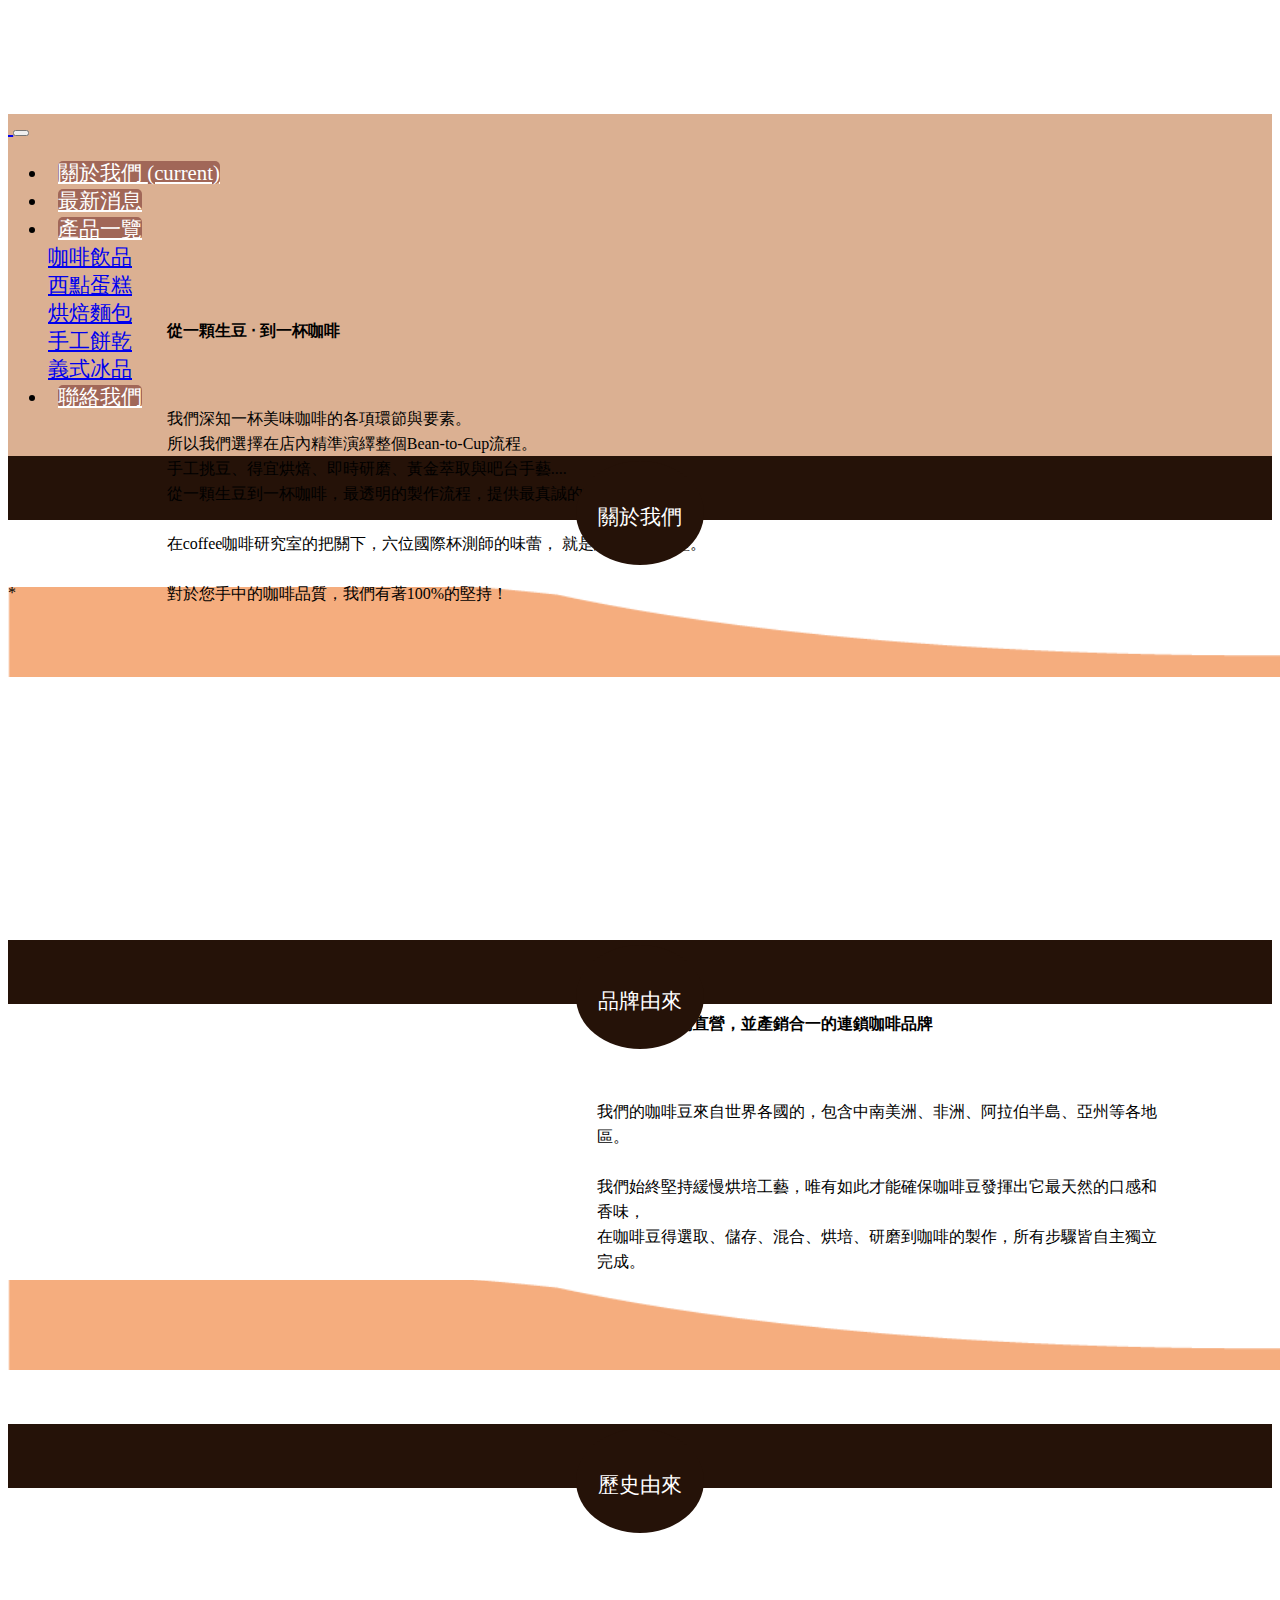
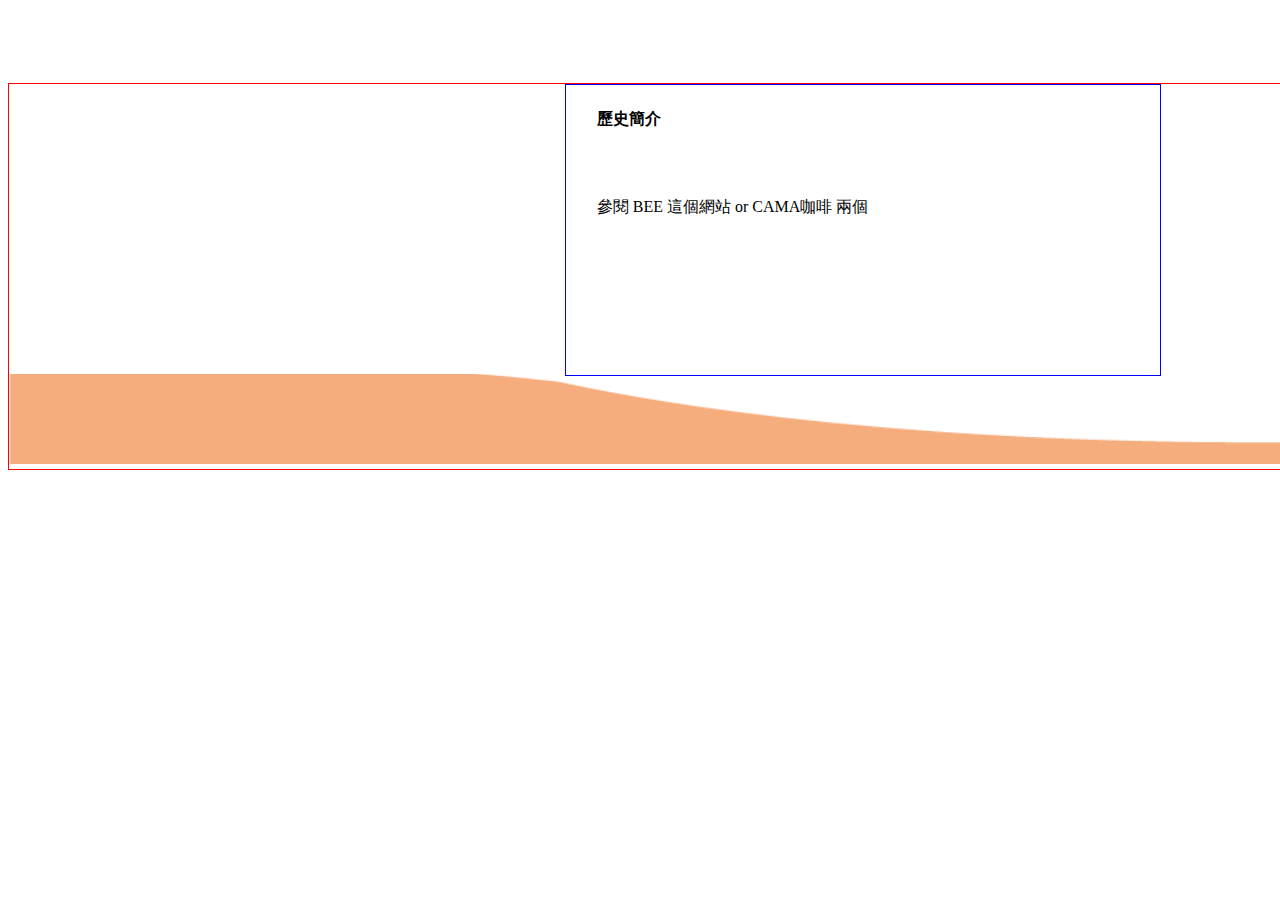
==== Coffee/about us.html @ 0fb1d8cd "Coffee" ====
<!DOCTYPE html>
<html lang="en">

<head>
    <meta charset="UTF-8">
    <meta name="viewport" content="width=device-width, initial-scale=1.0">
    <meta http-equiv="X-UA-Compatible" content="ie=edge">
    <title>Coffee</title>
    <link rel="stylesheet" href="https://maxcdn.bootstrapcdn.com/bootstrap/4.0.0-beta.2/css/bootstrap.min.css" integrity="sha384-PsH8R72JQ3SOdhVi3uxftmaW6Vc51MKb0q5P2rRUpPvrszuE4W1povHYgTpBfshb"
        crossorigin="anonymous">
    <style>
        body {
            /* height: 630px; */
            padding-top: 106px;
            height: 2402px;
        }

        nav {
            font-family: 微軟正黑體;
            font-size: 1.3rem;
            /* z-index:-1; */
        }

        .container {
            background-color: #DBB092;
            /* z-index:-1; */
        }

        .bg-ligh {
            background-color: #DBB092;
            /* z-index:-1; */
        }

        .nav-link {
            background-color: #A16758;
            margin: 10px;
            text-align: center;
            border-radius: 5px;
            color: white;
        }

        .example-image {
            width: 5rem;
            /* width: 80px;
            height: 80px; */
            border-radius: 20%;
            /* border: 1px solid black; */
        }

        .interval {
            width: 100%;
            height: 90px;
            /* border: 1px solid green; */
            position: absolute;
            background-image: url("img/interval.png");
            background-size: cover;
            background-repeat: no-repeat;
            background-position: center;
            top: 290px;
            z-index: -1;
        }

        .about1 {
            width: 100%;
            height: 4rem;
            /* border: 1px solid black; */
            background-color: #251208;
            position: relative;
        }

        .abouta {
            /* background-image: url("img/about us.png");
            background-size: cover;
            background-repeat: no-repeat;
            background-position: center;
            position: absolute;
            top: 50%;
            left: 50%;
            transform: translate(-50%, -50%); */
            width: 8rem;
            height: 6.5rem;
            background-color: #251208;
            position: absolute;
            top: 90%;
            left: 50%;
            transform: translate(-50%, -50%);
            border-radius: 50%;
            font-size: 1.3rem;
            font-family: 微軟正黑體;
            color: white;
            text-align: center;
            line-height: 7rem;
            z-index: 1;
        }

        .content1 {
            width: 100%;
            height: 385px;
            /* border: 1px solid red; */
            top: 33%;
            position: absolute;
        }

        .text1 {
            width: 80%;
            height: 290px;
            /* border: 1px solid black; */
            margin-left: auto;
            margin-right: auto;
            /* top: 33%;
            position: absolute;
            left: 10%; */
        }

        .abouttext1 {
            /* position: absolute; */
            width: 55%;
            height: 290px;
            /* border: 1px solid blue; */
            float: left;
            padding-left: 3%;
            font-family: 微軟正黑體;
            line-height: 25px;
        }

        .img1 {
            width: 45%;
            height: 290px;
            position: relative;
            /* border: 1px solid red; */
            float: right;
            padding-left: 10%;
            /* top: 50%;
            left: 50%;
            transform: translate(-50%, -50%); */
        }

        .aboutimg1 {
            width: 250px;
            height: 250px;
            border-radius: 50%;
            background-image: url("img/Coffee1.jpg");
            background-size: cover;
            background-repeat: no-repeat;
            background-position: center;
            position: absolute;
            /* left: 70%;
            transform: translate(-20%); */
        }

        .about2 {
            width: 100%;
            height: 4rem;
            top: 420px;
            /* border: 1px solid black; */
            background-color: #251208;
            position: relative;
        }

        .content2 {
            width: 100%;
            height: 385px;
            /* border: 1px solid red; */
            top: 110%;
            position: absolute;
        }

        .text2 {
            width: 80%;
            height: 290px;
            /* border: 1px solid orchid; */
            margin-left: auto;
            margin-right: auto;
            /* top: 33%;
            position: absolute;
            left: 10%; */
        }

        .abouttext2 {
            /* position: absolute; */
            width: 55%;
            height: 290px;
            /* border: 1px solid blue; */
            float: right;
            padding-left: 3%;
            font-family: 微軟正黑體;
            line-height: 25px;
        }

        .img2 {
            width: 45%;
            height: 290px;
            position: relative;
            /* border: 1px solid green; */
            float: left;
            padding-left: 10%;
            /* top: 50%;
            left: 50%;
            transform: translate(-50%, -50%); */
        }

        .aboutimg2 {
            width: 250px;
            height: 250px;
            border-radius: 50%;
            background-image: url("img/Coffee1.jpg");
            background-size: cover;
            background-repeat: no-repeat;
            background-position: center;
            position: absolute;

            /* left: 70%;
            transform: translate(-20%); */
        }

        .about3 {
            width: 100%;
            height: 4rem;
            top: 822px;
            /* border: 1px solid black; */
            background-color: #251208;
            position: relative;
        }

        .content3 {
            width: 100%;
            height: 385px;
            border: 1px solid red;
            top: 187%;
            position: absolute;
        }

        .text3 {
            width: 80%;
            height: 290px;
            /* border: 1px solid orchid; */
            margin-left: auto;
            margin-right: auto;
            /* top: 33%;
            position: absolute;
            left: 10%; */
        }

        .abouttext3 {
            /* position: absolute; */
            width: 55%;
            height: 290px;
            border: 1px solid blue;
            float: right;
            padding-left: 3%;
            font-family: 微軟正黑體;
            line-height: 25px;
        }

        .img3 {
            width: 45%;
            height: 290px;
            position: relative;
            /* border: 1px solid green; */
            float: left;
            padding-left: 10%;
            /* top: 50%;
            left: 50%;
            transform: translate(-50%, -50%); */
        }

        .aboutimg3 {
            width: 250px;
            height: 250px;
            border-radius: 50%;
            background-image: url("img/Coffee1.jpg");
            background-size: cover;
            background-repeat: no-repeat;
            background-position: center;
            position: absolute;

            /* left: 70%;
            transform: translate(-20%); */
        }
    </style>
</head>

<body>
    <nav class="navbar fixed-top navbar-expand-lg navbar-light bg-ligh">
        <div class="container">

            <a class="navbar-brand" href="/home.html">
                <img class="example-image" src="/img/logo-02.png" alt="">
            </a>

            <button class="navbar-toggler" type="button" data-toggle="collapse" data-target="#navbarSupportedContent" aria-controls="navbarSupportedContent"
                aria-expanded="false" aria-label="Toggle navigation">
                <span class="navbar-toggler-icon"></span>
            </button>

            <div class="collapse navbar-collapse" id="navbarSupportedContent">

                <ul class="navbar-nav mx-auto">
                    <li class="nav-item active">
                        <a class="nav-link" href="#">關於我們
                            <span class="sr-only">(current)</span>
                        </a>
                    </li>

                    <li class="nav-item">
                        <a class="nav-link" href="#">最新消息</a>
                    </li>

                    <li class="nav-item dropdown">
                        <a class="nav-link dropdown-toggle" href="#" id="navbarDropdown" role="button" data-toggle="dropdown" aria-haspopup="true"
                            aria-expanded="false">
                            產品一覽
                        </a>

                        <div class="dropdown-menu" aria-labelledby="navbarDropdown">
                            <a class="dropdown-item" href="#">咖啡飲品</a>
                            <div class="dropdown-divider"></div>
                            <a class="dropdown-item" href="#">西點蛋糕</a>
                            <div class="dropdown-divider"></div>
                            <a class="dropdown-item" href="#">烘焙麵包</a>
                            <div class="dropdown-divider"></div>
                            <a class="dropdown-item" href="#">手工餅乾</a>
                            <div class="dropdown-divider"></div>
                            <a class="dropdown-item" href="#">義式冰品</a>
                            <!-- <div class="dropdown-divider"></div> -->
                        </div>
                    </li>

                    <li class="nav-item">
                        <a class="nav-link" href="#">聯絡我們</a>
                    </li>
                </ul>
                <a class="navbar-brand" href="#">
                    <img class="example-image" src="/img/icon.png" alt="">
                </a>
            </div>
    </nav>

    <div class="about1">
        <div class="abouta">關於我們</div>
    </div>
    <div class="content1">
        <div class="interval"></div>
        <div class="text1">
            <div class="abouttext1">
                <h4>
                    <B>從一顆生豆 ‧ 到一杯咖啡</B>
                </h4>
                <br>
                <p>
                    我們深知一杯美味咖啡的各項環節與要素。
                    <br> 所以我們選擇在店內精準演繹整個Bean-to-Cup流程。
                    <br> 手工挑豆、得宜烘焙、即時研磨、黃金萃取與吧台手藝....
                    <br> 從一顆生豆到一杯咖啡，最透明的製作流程，提供最真誠的賞味體驗。
                    <br>
                    <br> 在coffee咖啡研究室的把關下，六位國際杯測師的味蕾， 就是您品質的堡壘。
                    <br>
                    <br> 對於您手中的咖啡品質，我們有著100%的堅持！
                    <br>
                </p>
            </div>
            <div class="img1">
                <div class="aboutimg1"></div>
            </div>
        </div>
    </div>


    <div class="about2">
        <div class="abouta">品牌由來</div>
    </div>

    <div class="content2">
        <div class="interval"></div>
        <div class="text2">
            <div class="abouttext2">
                <h4>
                    <B>全台唯一農場直營，並產銷合一的連鎖咖啡品牌</B>
                </h4>
                <br>
                <p>
                    我們的咖啡豆來自世界各國的，包含中南美洲、非洲、阿拉伯半島、亞州等各地區。
                    <br>
                    <br> 我們始終堅持緩慢烘培工藝，唯有如此才能確保咖啡豆發揮出它最天然的口感和香味，
                    <br> 在咖啡豆得選取、儲存、混合、烘培、研磨到咖啡的製作，所有步驟皆自主獨立完成。
                    <br>

                </p>
            </div>
            <div class="img2">
                <div class="aboutimg2"></div>
            </div>
        </div>
    </div>

    *
    <div class="about3">
        <div class="abouta">歷史由來</div>
    </div>

    <div class="content3">
        <div class="interval"></div>
        <div class="text3">
            <div class="abouttext3">
                <h4>
                    <B>歷史簡介</B>
                </h4>
                <br>
                <p>
                    參閱 BEE 這個網站 or CAMA咖啡 兩個
                </p>
            </div>
            <div class="img3">
                <div class="aboutimg3"></div>
            </div>
        </div>
    </div>


    <script src="js/jquery-3.2.1.min.js"></script>
    <script src="https://cdnjs.cloudflare.com/ajax/libs/popper.js/1.12.3/umd/popper.min.js" integrity="sha384-vFJXuSJphROIrBnz7yo7oB41mKfc8JzQZiCq4NCceLEaO4IHwicKwpJf9c9IpFgh"
        crossorigin="anonymous"></script>
    <script src="js/bootstrap.min.js"></script>
</body>

</html>
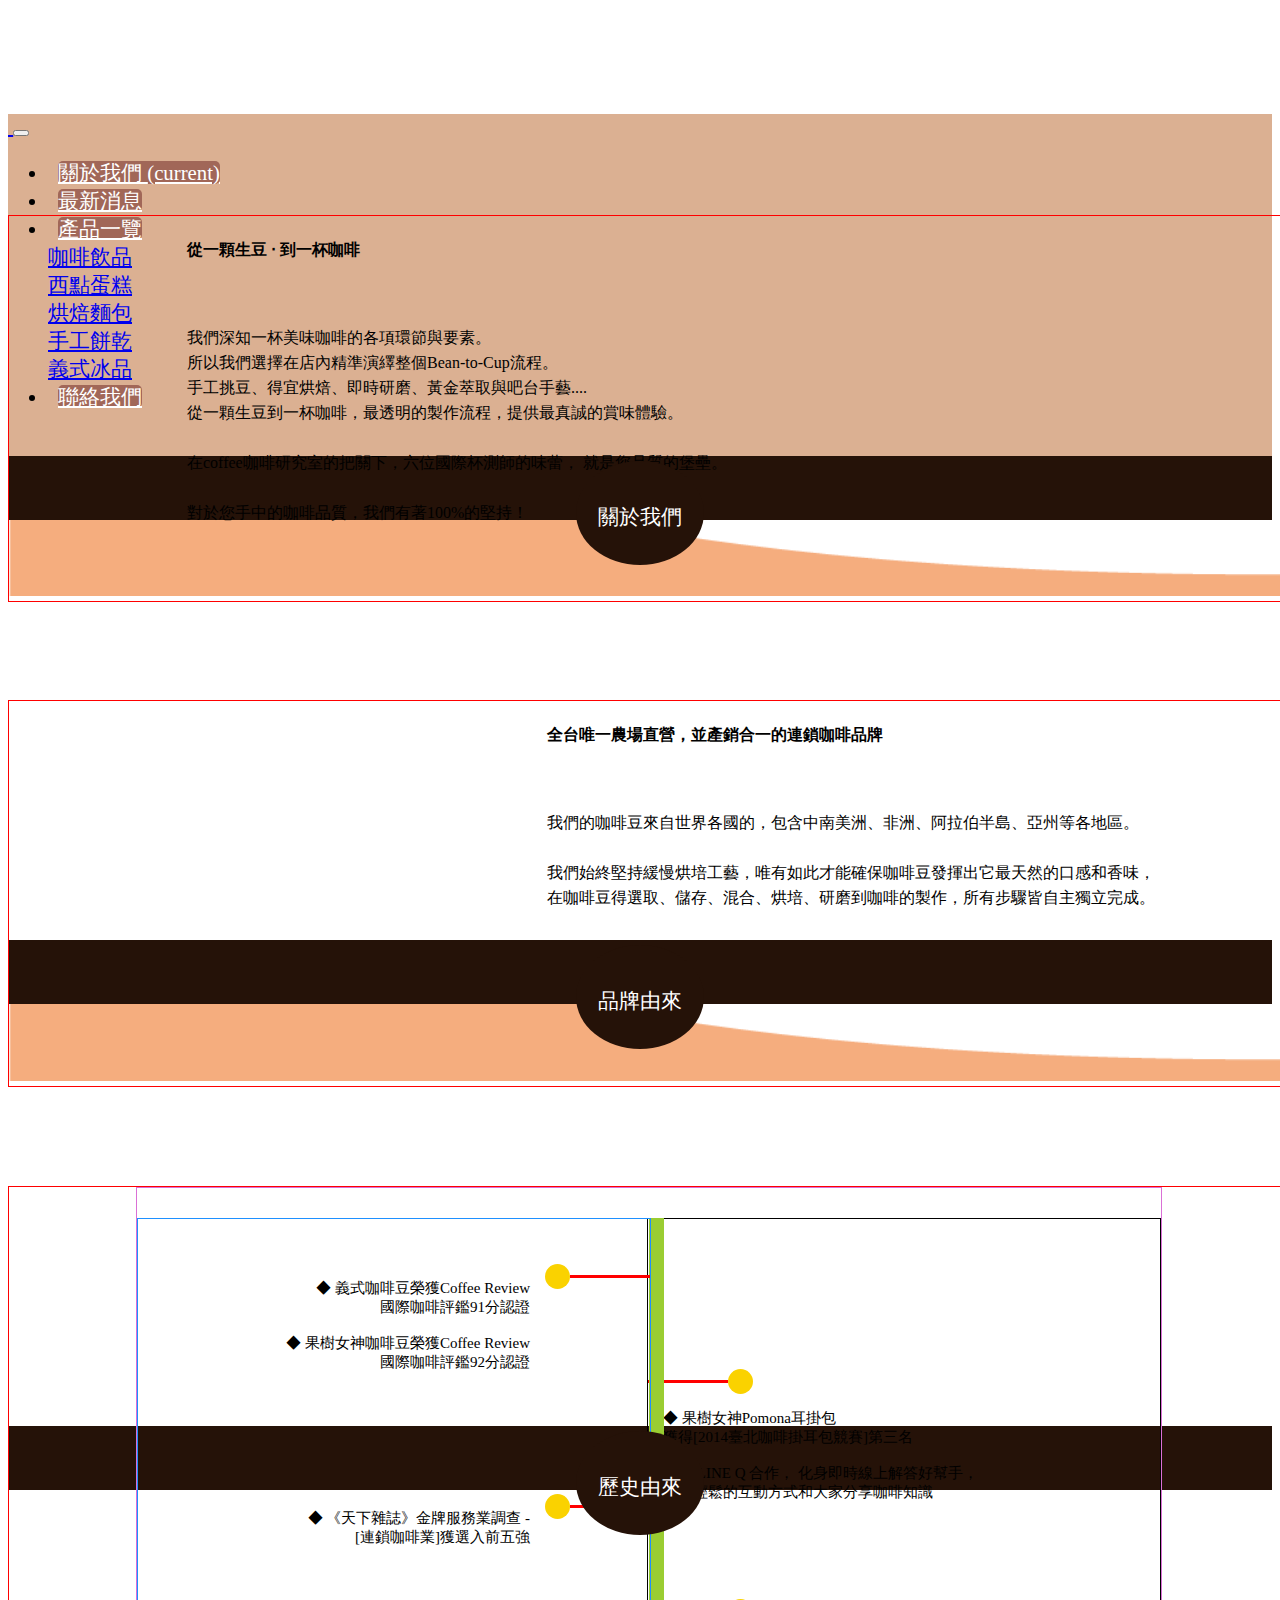
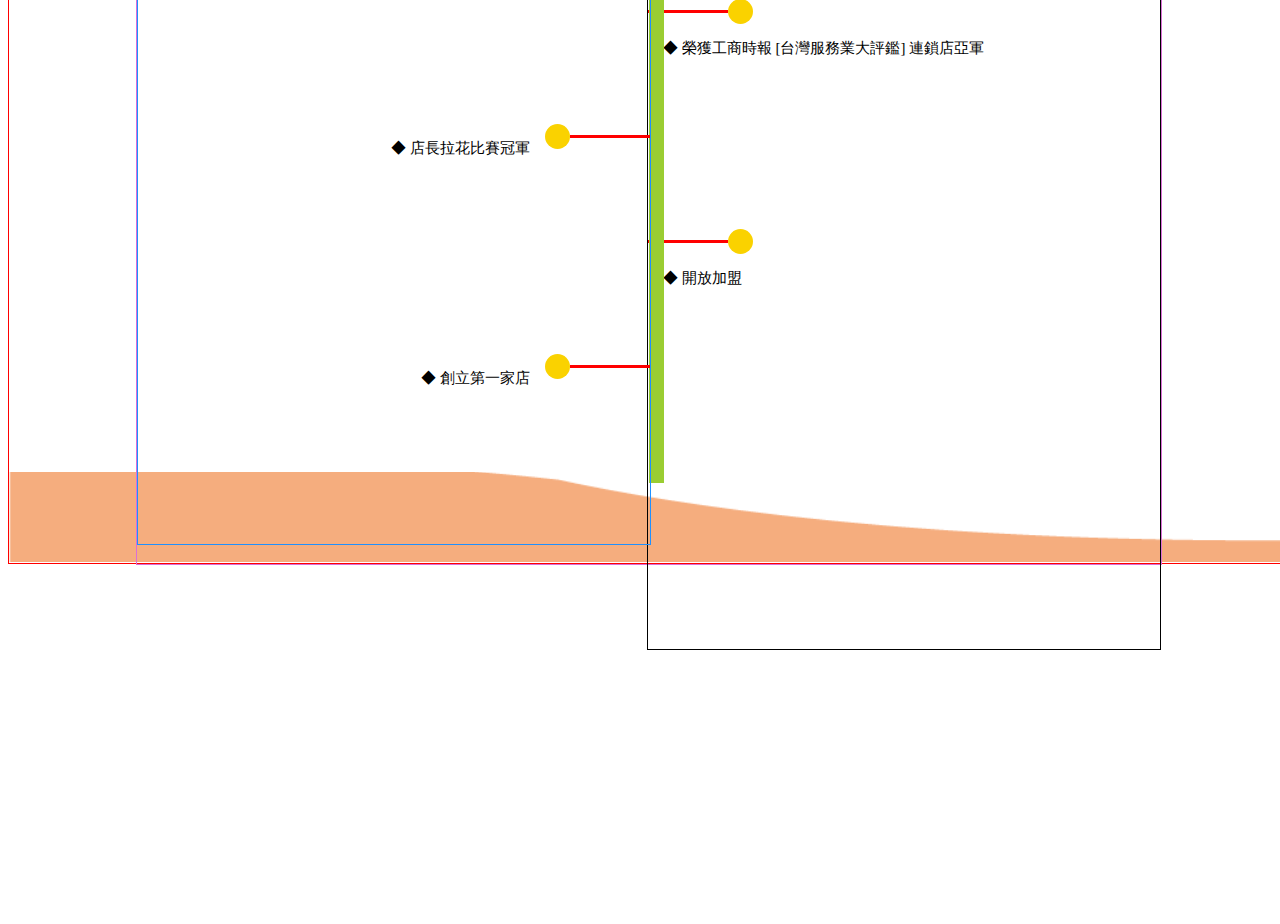
==== commit b0b08ba0: "Coffee" ====
--- a/Coffee/about us.html
+++ b/Coffee/about us.html
@@ -13,6 +13,7 @@
             /* height: 630px; */
             padding-top: 106px;
             height: 2402px;
+            font-family: 微軟正黑體;
         }
 
         nav {
@@ -57,6 +58,19 @@
             background-repeat: no-repeat;
             background-position: center;
             top: 290px;
+            z-index: -1;
+        }
+
+        .interval3 {
+            width: 100%;
+            height: 90px;
+            /* border: 1px solid green; */
+            position: absolute;
+            background-image: url("img/interval.png");
+            background-size: cover;
+            background-repeat: no-repeat;
+            background-position: center;
+            top: 885px;
             z-index: -1;
         }
 
@@ -96,8 +110,8 @@
         .content1 {
             width: 100%;
             height: 385px;
-            /* border: 1px solid red; */
-            top: 33%;
+            border: 1px solid red;
+            top: 215px;
             position: absolute;
         }
 
@@ -114,22 +128,22 @@
 
         .abouttext1 {
             /* position: absolute; */
-            width: 55%;
+            width: 60%;
             height: 290px;
             /* border: 1px solid blue; */
             float: left;
-            padding-left: 3%;
+            padding-left: 50px;
             font-family: 微軟正黑體;
             line-height: 25px;
         }
 
         .img1 {
-            width: 45%;
+            width: 40%;
             height: 290px;
             position: relative;
             /* border: 1px solid red; */
             float: right;
-            padding-left: 10%;
+            padding-left: 150px;
             /* top: 50%;
             left: 50%;
             transform: translate(-50%, -50%); */
@@ -143,7 +157,6 @@
             background-size: cover;
             background-repeat: no-repeat;
             background-position: center;
-            position: absolute;
             /* left: 70%;
             transform: translate(-20%); */
         }
@@ -160,8 +173,8 @@
         .content2 {
             width: 100%;
             height: 385px;
-            /* border: 1px solid red; */
-            top: 110%;
+            border: 1px solid red;
+            top: 700px;
             position: absolute;
         }
 
@@ -178,22 +191,22 @@
 
         .abouttext2 {
             /* position: absolute; */
-            width: 55%;
+            width: 60%;
             height: 290px;
             /* border: 1px solid blue; */
             float: right;
-            padding-left: 3%;
+            padding-left: 50px;
             font-family: 微軟正黑體;
             line-height: 25px;
         }
 
         .img2 {
-            width: 45%;
+            width: 40%;
             height: 290px;
             position: relative;
             /* border: 1px solid green; */
             float: left;
-            padding-left: 10%;
+            padding-left: 100px;
             /* top: 50%;
             left: 50%;
             transform: translate(-50%, -50%); */
@@ -216,7 +229,7 @@
         .about3 {
             width: 100%;
             height: 4rem;
-            top: 822px;
+            top: 842px;
             /* border: 1px solid black; */
             background-color: #251208;
             position: relative;
@@ -224,18 +237,19 @@
 
         .content3 {
             width: 100%;
-            height: 385px;
+            height: 976px;
             border: 1px solid red;
-            top: 187%;
+            top: 1186px;
             position: absolute;
         }
 
         .text3 {
             width: 80%;
-            height: 290px;
-            /* border: 1px solid orchid; */
+            height: 976px;
+            border: 1px solid orchid;
             margin-left: auto;
             margin-right: auto;
+            position: relative;
             /* top: 33%;
             position: absolute;
             left: 10%; */
@@ -276,6 +290,169 @@
 
             /* left: 70%;
             transform: translate(-20%); */
+        }
+
+        .branch-line {
+            width: 15px;
+            height: 865px;
+            background-color: yellowgreen;
+            box-sizing: inherit;
+            position: absolute;
+            clear: both;
+            margin-left: 50%;
+            top: 30px;
+        }
+
+        .branch {
+            width: 50%;
+            height: 865px;
+            border: 1px dodgerblue solid;
+            float: left;
+            clear: both;
+            position: absolute;
+            padding: 45px 0 15px 0;
+            top: 30px;
+        }
+
+        .branch2 {
+            width: 50%;
+            height: 865px;
+            border: 1px black solid;
+            float: right;
+            padding: 150px 0 15px 0;
+            margin-top: 30px;
+
+        }
+
+        .years-branch {
+            margin-bottom: 50px;
+            height: 180px;
+        }
+
+        .years-branch2 {
+            margin-bottom: 50px;
+            height: 180px;
+        }
+
+        .left-line {
+            width: 80px;
+            height: 3px;
+            background-color: red;
+            float: right;
+            margin: 11px 0px;
+            box-sizing: inherit;
+        }
+
+        .left-circle {
+            width: 25px;
+            height: 25px;
+            border-radius: 100%;
+            background-color: #FAD200;
+            display: block;
+            float: right;
+            box-sizing: inherit;
+        }
+
+        .left-branch-text {
+            text-align: right;
+            float: right;
+            font-size: 15px;
+            padding: 0 15px;
+            width: 60%;
+        }
+
+        .right-line2 {
+            width: 80px;
+            height: 3px;
+            background-color: red;
+            float: left;
+            margin: 11px 0px;
+            box-sizing: inherit;
+        }
+
+        .right-circle2 {
+            width: 25px;
+            height: 25px;
+            border-radius: 100%;
+            background-color: #FAD200;
+            display: block;
+            float: left;
+            box-sizing: inherit;
+        }
+
+        .right-branch-text {
+            text-align: left;
+            float: left;
+            font-size: 15px;
+            padding: 0 15px;
+            width: 80%;
+        }
+
+
+
+        @media screen and (max-width:1200px) {
+            .img1{
+                width:30%;
+                height:auto;
+                padding-left: 0;
+            }
+            .aboutimg1{
+                width: 100%;
+                padding-top: 100%;
+                height:auto;
+            }
+            .aboutimg2{
+                width: 100%;
+                padding-top: 100%;
+                height:auto;
+            }
+            .img2 {
+                width:30%;
+                height:auto;
+                padding-left: 0;
+            }
+
+            .abouttext1 {
+                width: 70%;
+                padding: 0px;
+                text-align: left;
+            }
+            .abouttext2 {
+                width: 70%;
+                padding: 0px;
+                text-align: left;
+            }
+            h4{
+                font-size: 28px
+            }
+            p{
+                font-size: 18px
+            }
+        }
+
+        /* 螢幕 及 螢幕尺寸 小於 460px 時，會成為mobile排版尺寸 */
+
+        @media screen and (max-width:460px) {
+            .img1 {
+                display: none;
+            }
+            .img2 {
+                display: none;
+            }
+
+            .abouttext1 {
+                width: 100%;
+            }
+            
+            .abouttext2 {
+                width: 100%;
+            }
+            h4{
+                font-size: 30px
+            }
+            p{
+                font-size: 20px
+            }
         }
     </style>
 </head>
@@ -393,34 +570,147 @@
         </div>
     </div>
 
-    *
     <div class="about3">
         <div class="abouta">歷史由來</div>
     </div>
 
     <div class="content3">
-        <div class="interval"></div>
+        <div class="interval3"></div>
         <div class="text3">
-            <div class="abouttext3">
-                <h4>
-                    <B>歷史簡介</B>
-                </h4>
-                <br>
-                <p>
-                    參閱 BEE 這個網站 or CAMA咖啡 兩個
-                </p>
+            <div class="branch-line"></div>
+
+            <div class="branch">
+                <div class="years-branch">
+                    <div class="left-line"></div>
+                    <div class="left-circle"></div>
+                    <div class="left-branch-text">
+                        <div class="container1">
+                            <div class="row">
+                                <div class="col-sm">
+                                    <P>
+                                        ◆ 義式咖啡豆榮獲Coffee Review
+                                        <br> 國際咖啡評鑑91分認證
+                                        <br>
+                                        <br> ◆ 果樹女神咖啡豆榮獲Coffee Review
+                                        <br> 國際咖啡評鑑92分認證
+                                    </P>
+                                </div>
+                            </div>
+                        </div>
+                    </div>
+                </div>
+
+                <div class="years-branch">
+                    <div class="left-line"></div>
+                    <div class="left-circle"></div>
+                    <div class="left-branch-text">
+                        <div class="container1">
+                            <div class="row">
+                                <div class="col-sm">
+                                    <P>
+                                        ◆ 《天下雜誌》金牌服務業調查 -
+                                        <br> [連鎖咖啡業]獲選入前五強
+                                    </P>
+                                </div>
+                            </div>
+                        </div>
+                    </div>
+                </div>
+                <div class="years-branch">
+                    <div class="left-line"></div>
+                    <div class="left-circle"></div>
+                    <div class="left-branch-text">
+                        <div class="container1">
+                            <div class="row">
+                                <div class="col-sm">
+                                    <P>
+                                        ◆ 店長拉花比賽冠軍
+                                    </P>
+                                </div>
+                            </div>
+                        </div>
+                    </div>
+                </div>
+
+                <div class="years-branch">
+                    <div class="left-line"></div>
+                    <div class="left-circle"></div>
+                    <div class="left-branch-text">
+                        <div class="container1">
+                            <div class="row">
+                                <div class="col-sm">
+                                    <p>
+                                        ◆ 創立第一家店
+                                    </p>
+                                </div>
+                            </div>
+                        </div>
+                    </div>
+                </div>
             </div>
-            <div class="img3">
+
+            <div class="branch2">
+                <div class="years-branch2">
+                    <div class="right-line2"></div>
+                    <div class="right-circle2"></div>
+                    <div class="right-branch-text">
+                        <div class="container1">
+                            <div class="row">
+                                <div class="col-sm">
+                                    <p>
+                                        ◆ 果樹女神Pomona耳掛包
+                                        <br> 獲得[2014臺北咖啡掛耳包競賽]第三名
+                                        <br>
+                                        <br> ◆ 與LINE Q 合作， 化身即時線上解答好幫手，
+                                        <br> 透過輕鬆的互動方式和大家分享咖啡知識
+                                    </p>
+                                </div>
+                            </div>
+                        </div>
+                    </div>
+                </div>
+                <div class="years-branch2">
+                    <div class="right-line2"></div>
+                    <div class="right-circle2"></div>
+                    <div class="right-branch-text">
+                        <div class="container1">
+                            <div class="row">
+                                <div class="col-sm">
+                                    <p>
+                                        ◆ 榮獲工商時報 [台灣服務業大評鑑] 連鎖店亞軍
+                                    </p>
+                                </div>
+                            </div>
+                        </div>
+                    </div>
+                </div>
+                <div class="years-branch2">
+                    <div class="right-line2"></div>
+                    <div class="right-circle2"></div>
+                    <div class="right-branch-text">
+                        <div class="container1">
+                            <div class="row">
+                                <div class="col-sm">
+                                    <p>
+                                        ◆ 開放加盟
+                                    </p>
+                                </div>
+                            </div>
+                        </div>
+                    </div>
+                </div>
+            </div>
+            <!-- <div class="img3">
                 <div class="aboutimg3"></div>
             </div>
         </div>
-    </div>
-
-
-    <script src="js/jquery-3.2.1.min.js"></script>
-    <script src="https://cdnjs.cloudflare.com/ajax/libs/popper.js/1.12.3/umd/popper.min.js" integrity="sha384-vFJXuSJphROIrBnz7yo7oB41mKfc8JzQZiCq4NCceLEaO4IHwicKwpJf9c9IpFgh"
-        crossorigin="anonymous"></script>
-    <script src="js/bootstrap.min.js"></script>
+        </div>
+
+
+        <script src="js/jquery-3.2.1.min.js"></script>
+        <script src="https://cdnjs.cloudflare.com/ajax/libs/popper.js/1.12.3/umd/popper.min.js" integrity="sha384-vFJXuSJphROIrBnz7yo7oB41mKfc8JzQZiCq4NCceLEaO4IHwicKwpJf9c9IpFgh"
+            crossorigin="anonymous"></script>
+        <script src="js/bootstrap.min.js"></script>
 </body>
 
 </html>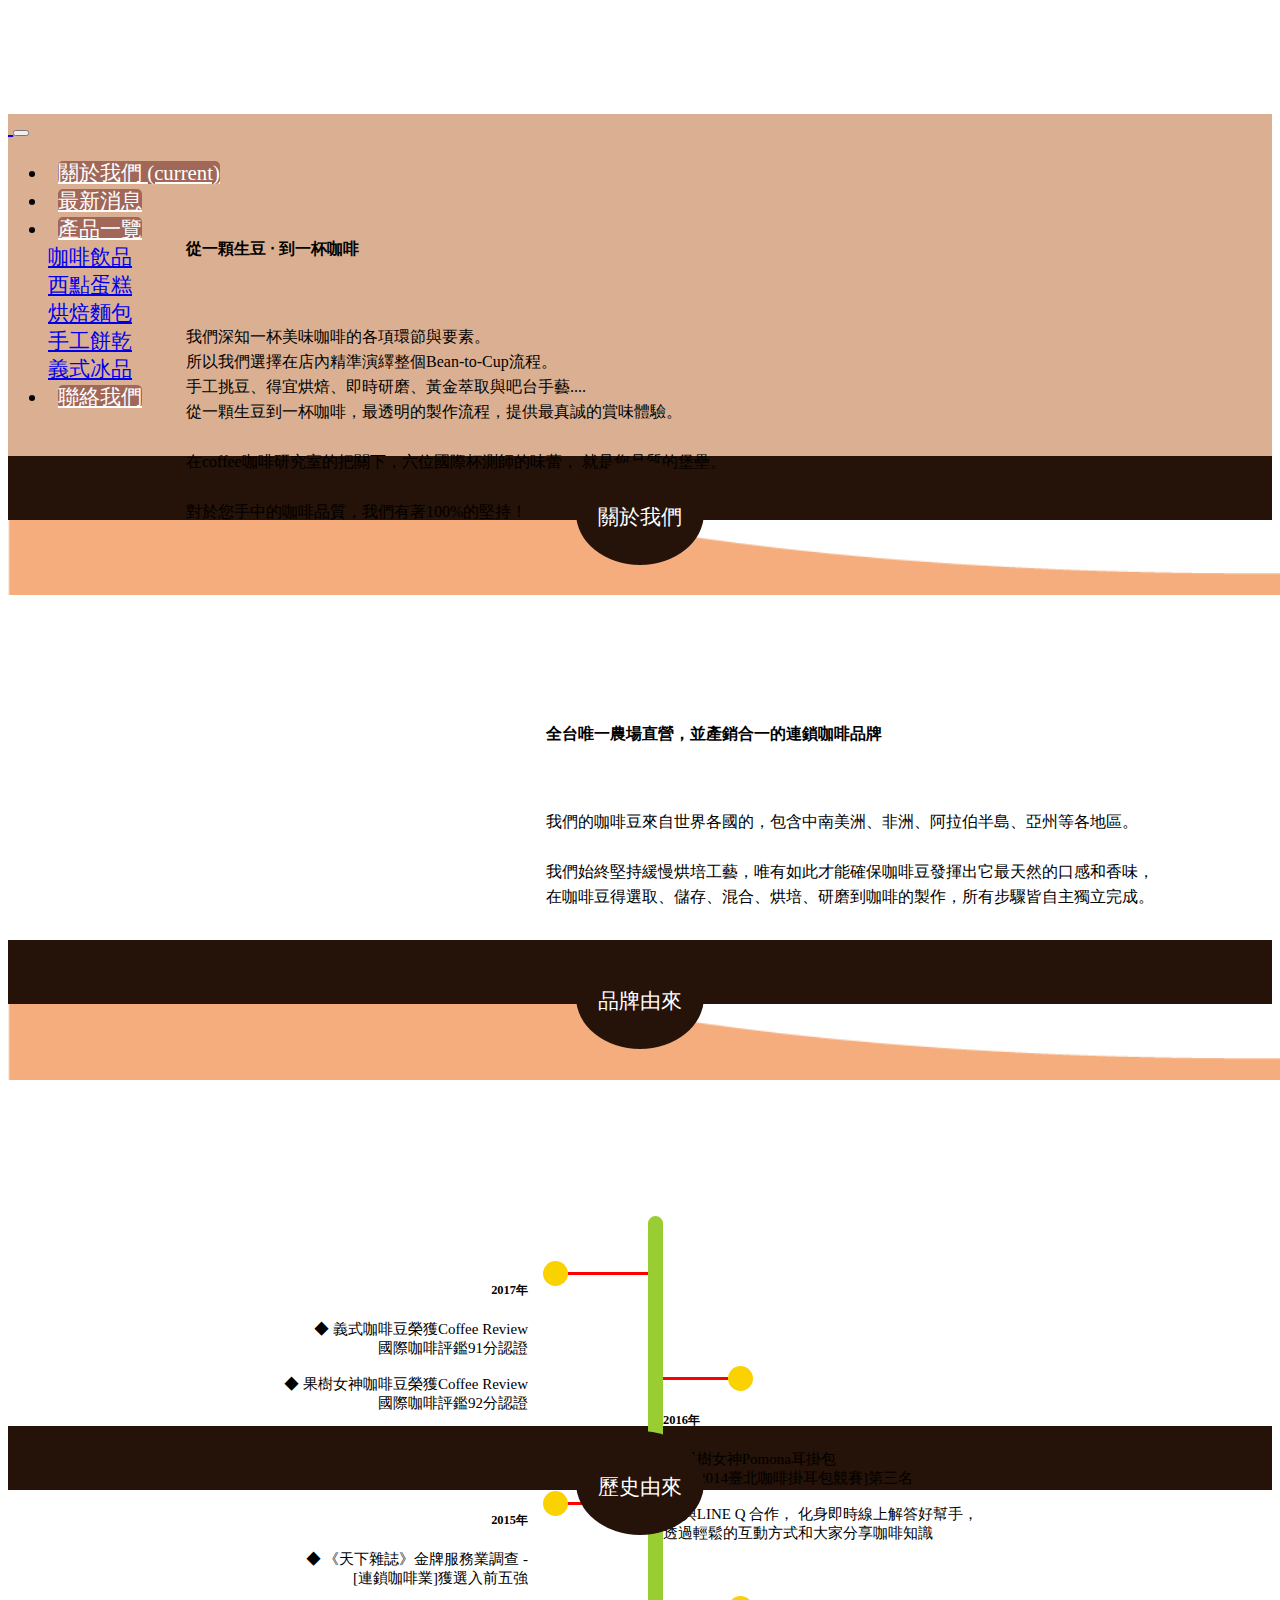
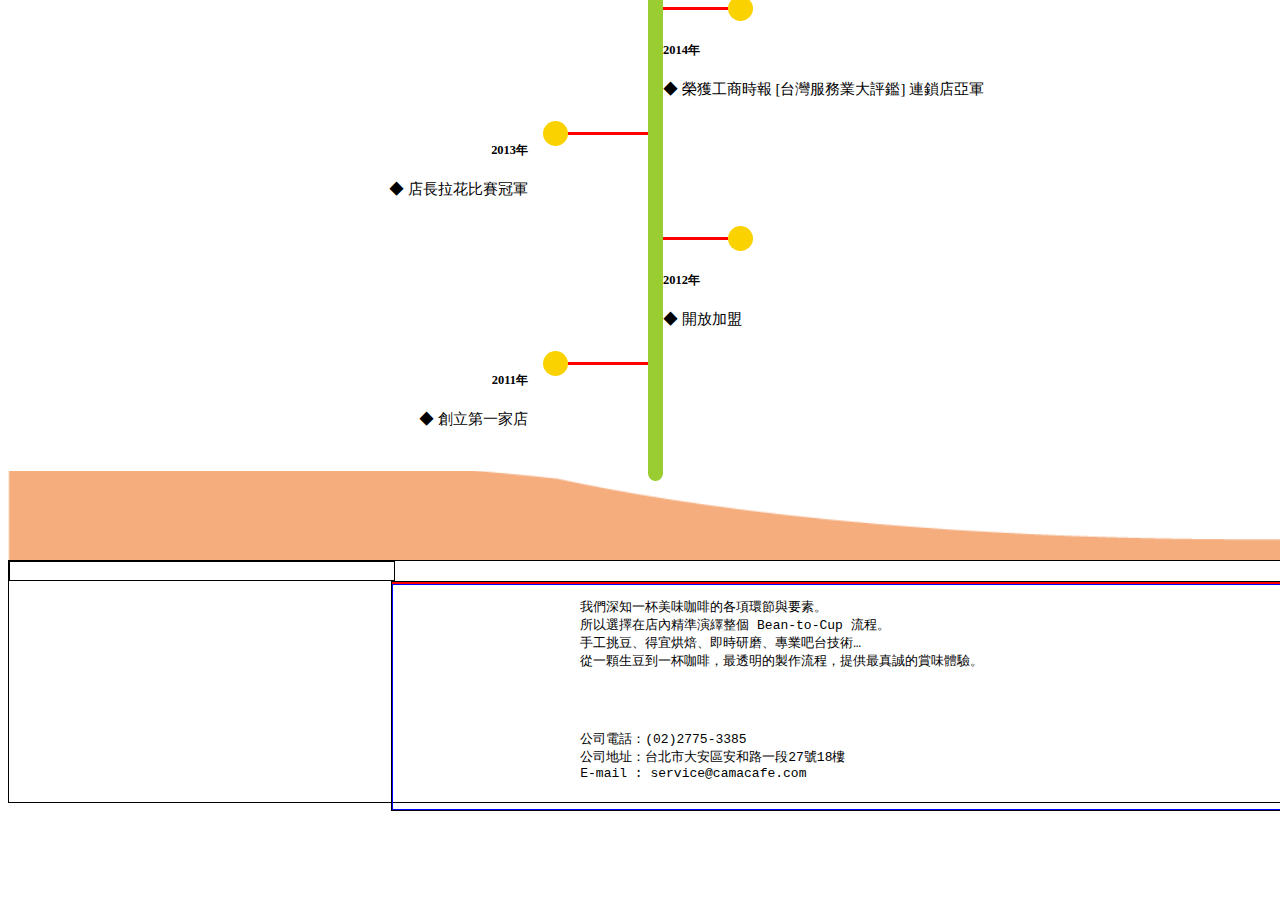
==== commit 2f91888b: "Coffee" ====
--- a/Coffee/about us.html
+++ b/Coffee/about us.html
@@ -110,7 +110,7 @@
         .content1 {
             width: 100%;
             height: 385px;
-            border: 1px solid red;
+            /* border: 1px solid red; */
             top: 215px;
             position: absolute;
         }
@@ -173,7 +173,7 @@
         .content2 {
             width: 100%;
             height: 385px;
-            border: 1px solid red;
+            /* border: 1px solid red; */
             top: 700px;
             position: absolute;
         }
@@ -238,7 +238,7 @@
         .content3 {
             width: 100%;
             height: 976px;
-            border: 1px solid red;
+            /* border: 1px solid red; */
             top: 1186px;
             position: absolute;
         }
@@ -246,7 +246,7 @@
         .text3 {
             width: 80%;
             height: 976px;
-            border: 1px solid orchid;
+            /* border: 1px solid orchid; */
             margin-left: auto;
             margin-right: auto;
             position: relative;
@@ -259,7 +259,7 @@
             /* position: absolute; */
             width: 55%;
             height: 290px;
-            border: 1px solid blue;
+            /* border: 1px solid blue; */
             float: right;
             padding-left: 3%;
             font-family: 微軟正黑體;
@@ -301,12 +301,13 @@
             clear: both;
             margin-left: 50%;
             top: 30px;
+            border-radius: 20px;
         }
 
         .branch {
             width: 50%;
             height: 865px;
-            border: 1px dodgerblue solid;
+            /* border: 1px dodgerblue solid; */
             float: left;
             clear: both;
             position: absolute;
@@ -317,7 +318,7 @@
         .branch2 {
             width: 50%;
             height: 865px;
-            border: 1px black solid;
+            /* border: 1px black solid; */
             float: right;
             padding: 150px 0 15px 0;
             margin-top: 30px;
@@ -388,28 +389,74 @@
             width: 80%;
         }
 
+        .footer {
+            width: 100%;
+            height: 241px;
+            border: 1px solid black;
+            position: absolute;
+            top: 2160px;
+        }
+
+        .footer-logo {
+            width: 30%;
+            border: 1px solid black;
+            float: left;
+            /* position: absolute; */
+        }
+
+        .footer-conter {
+            width: 70%;
+            border: 1px solid black;
+            /* position: absolute; */
+            float: right;
+        }
+
+        .footer-icon {
+            width: 100%;
+            border: 1px solid red;
+        }
+
+        .footer-text {
+            width: 100%;
+            border: 1px solid blue;
+        }
 
 
         @media screen and (max-width:1200px) {
-            .img1{
-                width:30%;
-                height:auto;
-                padding-left: 0;
-            }
-            .aboutimg1{
+
+            body {
+                padding-top: 106px;
+                height: 2500px;
+                font-family: 微軟正黑體;
+            }
+            h4 {
+                font-size: 25px
+            }
+
+            p {
+                font-size: 16px
+            }
+
+            .about2 {
+                top: 500px;
+            }
+
+            .interval {
+                top: 380px;
+            }
+
+            .content2 {
+                top: 780px
+            }
+
+            .about3 {
+                top: 1010px;
+            }
+            .content3 {
+                top: 1355px
+            }
+            .text3 {
                 width: 100%;
-                padding-top: 100%;
-                height:auto;
-            }
-            .aboutimg2{
-                width: 100%;
-                padding-top: 100%;
-                height:auto;
-            }
-            .img2 {
-                width:30%;
-                height:auto;
-                padding-left: 0;
             }
 
             .abouttext1 {
@@ -421,18 +468,75 @@
                 width: 70%;
                 padding: 0px;
                 text-align: left;
-            }
-            h4{
-                font-size: 28px
-            }
-            p{
-                font-size: 18px
-            }
+                padding-left: 30px;
+
+            }
+
+            .img1 {
+                width: 30%;
+                height: auto;
+                padding-left: 30px;
+
+            }
+
+            .aboutimg1 {
+                width: 100%;
+                padding-top: 100%;
+                height: auto;
+            }
+
+            .aboutimg2 {
+                width: 100%;
+                padding-top: 100%;
+                height: auto;
+
+            }
+
+            .img2 {
+                width: 30%;
+                height: auto;
+                padding-left: 0;
+            }
+            .footer {
+                width: 100%;
+                height: 241px;
+                border: 1px solid black;
+                position: absolute;
+                top: 2328px;
+            }
+
         }
 
         /* 螢幕 及 螢幕尺寸 小於 460px 時，會成為mobile排版尺寸 */
 
         @media screen and (max-width:460px) {
+
+            h4 {
+                font-size: 20px;
+            }
+
+            p {
+                font-size: 14px;
+            }
+
+            .content1 {
+                height: 600px;
+            }
+
+            .abouttext1 {
+                width: 100%;
+                padding: 0px;
+            }
+
+            .abouttext2 {
+                width: 100%;
+                padding: 0px;
+            }
+
+            .text3 {
+                width: 100%;
+            }
+
             .img1 {
                 display: none;
             }
@@ -440,19 +544,6 @@
                 display: none;
             }
 
-            .abouttext1 {
-                width: 100%;
-            }
-            
-            .abouttext2 {
-                width: 100%;
-            }
-            h4{
-                font-size: 30px
-            }
-            p{
-                font-size: 20px
-            }
         }
     </style>
 </head>
@@ -588,6 +679,9 @@
                             <div class="row">
                                 <div class="col-sm">
                                     <P>
+                                        <h5>
+                                            <b>2017年</b>
+                                        </h5>
                                         ◆ 義式咖啡豆榮獲Coffee Review
                                         <br> 國際咖啡評鑑91分認證
                                         <br>
@@ -608,6 +702,9 @@
                             <div class="row">
                                 <div class="col-sm">
                                     <P>
+                                        <h5>
+                                            <b>2015年</b>
+                                        </h5>
                                         ◆ 《天下雜誌》金牌服務業調查 -
                                         <br> [連鎖咖啡業]獲選入前五強
                                     </P>
@@ -624,6 +721,9 @@
                             <div class="row">
                                 <div class="col-sm">
                                     <P>
+                                        <h5>
+                                            <b>2013年</b>
+                                        </h5>
                                         ◆ 店長拉花比賽冠軍
                                     </P>
                                 </div>
@@ -640,6 +740,9 @@
                             <div class="row">
                                 <div class="col-sm">
                                     <p>
+                                        <h5>
+                                            <b>2011年</b>
+                                        </h5>
                                         ◆ 創立第一家店
                                     </p>
                                 </div>
@@ -658,6 +761,9 @@
                             <div class="row">
                                 <div class="col-sm">
                                     <p>
+                                        <h5>
+                                            <b>2016年</b>
+                                        </h5>
                                         ◆ 果樹女神Pomona耳掛包
                                         <br> 獲得[2014臺北咖啡掛耳包競賽]第三名
                                         <br>
@@ -677,6 +783,9 @@
                             <div class="row">
                                 <div class="col-sm">
                                     <p>
+                                        <h5>
+                                            <b>2014年</b>
+                                        </h5>
                                         ◆ 榮獲工商時報 [台灣服務業大評鑑] 連鎖店亞軍
                                     </p>
                                 </div>
@@ -692,6 +801,9 @@
                             <div class="row">
                                 <div class="col-sm">
                                     <p>
+                                        <h5>
+                                            <b>2012年</b>
+                                        </h5>
                                         ◆ 開放加盟
                                     </p>
                                 </div>
@@ -700,17 +812,38 @@
                     </div>
                 </div>
             </div>
-            <!-- <div class="img3">
-                <div class="aboutimg3"></div>
+        </div>
+    </div>
+
+    <div class="footer">
+        <div class="footer-logo">
+            <img class="example-image" src="/img/logo-02.png" alt="">
+        </div>
+        <div class="footer-conter">
+            <div class="footer-icon"></div>
+            <div class="footer-text">
+                <pre>
+                        我們深知一杯美味咖啡的各項環節與要素。 
+                        所以選擇在店內精準演繹整個 Bean-to-Cup 流程。
+                        手工挑豆、得宜烘焙、即時研磨、專業吧台技術…
+                        從一顆生豆到一杯咖啡，最透明的製作流程，提供最真誠的賞味體驗。
+                        
+                        
+                        
+                        
+                        公司電話：(02)2775-3385　
+                        公司地址：台北市大安區安和路一段27號18樓
+                        E-mail : service@camacafe.com
+                </pre>
             </div>
         </div>
-        </div>
-
-
-        <script src="js/jquery-3.2.1.min.js"></script>
-        <script src="https://cdnjs.cloudflare.com/ajax/libs/popper.js/1.12.3/umd/popper.min.js" integrity="sha384-vFJXuSJphROIrBnz7yo7oB41mKfc8JzQZiCq4NCceLEaO4IHwicKwpJf9c9IpFgh"
-            crossorigin="anonymous"></script>
-        <script src="js/bootstrap.min.js"></script>
+    </div>
+
+
+    <script src="js/jquery-3.2.1.min.js"></script>
+    <script src="https://cdnjs.cloudflare.com/ajax/libs/popper.js/1.12.3/umd/popper.min.js" integrity="sha384-vFJXuSJphROIrBnz7yo7oB41mKfc8JzQZiCq4NCceLEaO4IHwicKwpJf9c9IpFgh"
+        crossorigin="anonymous"></script>
+    <script src="js/bootstrap.min.js"></script>
 </body>
 
 </html>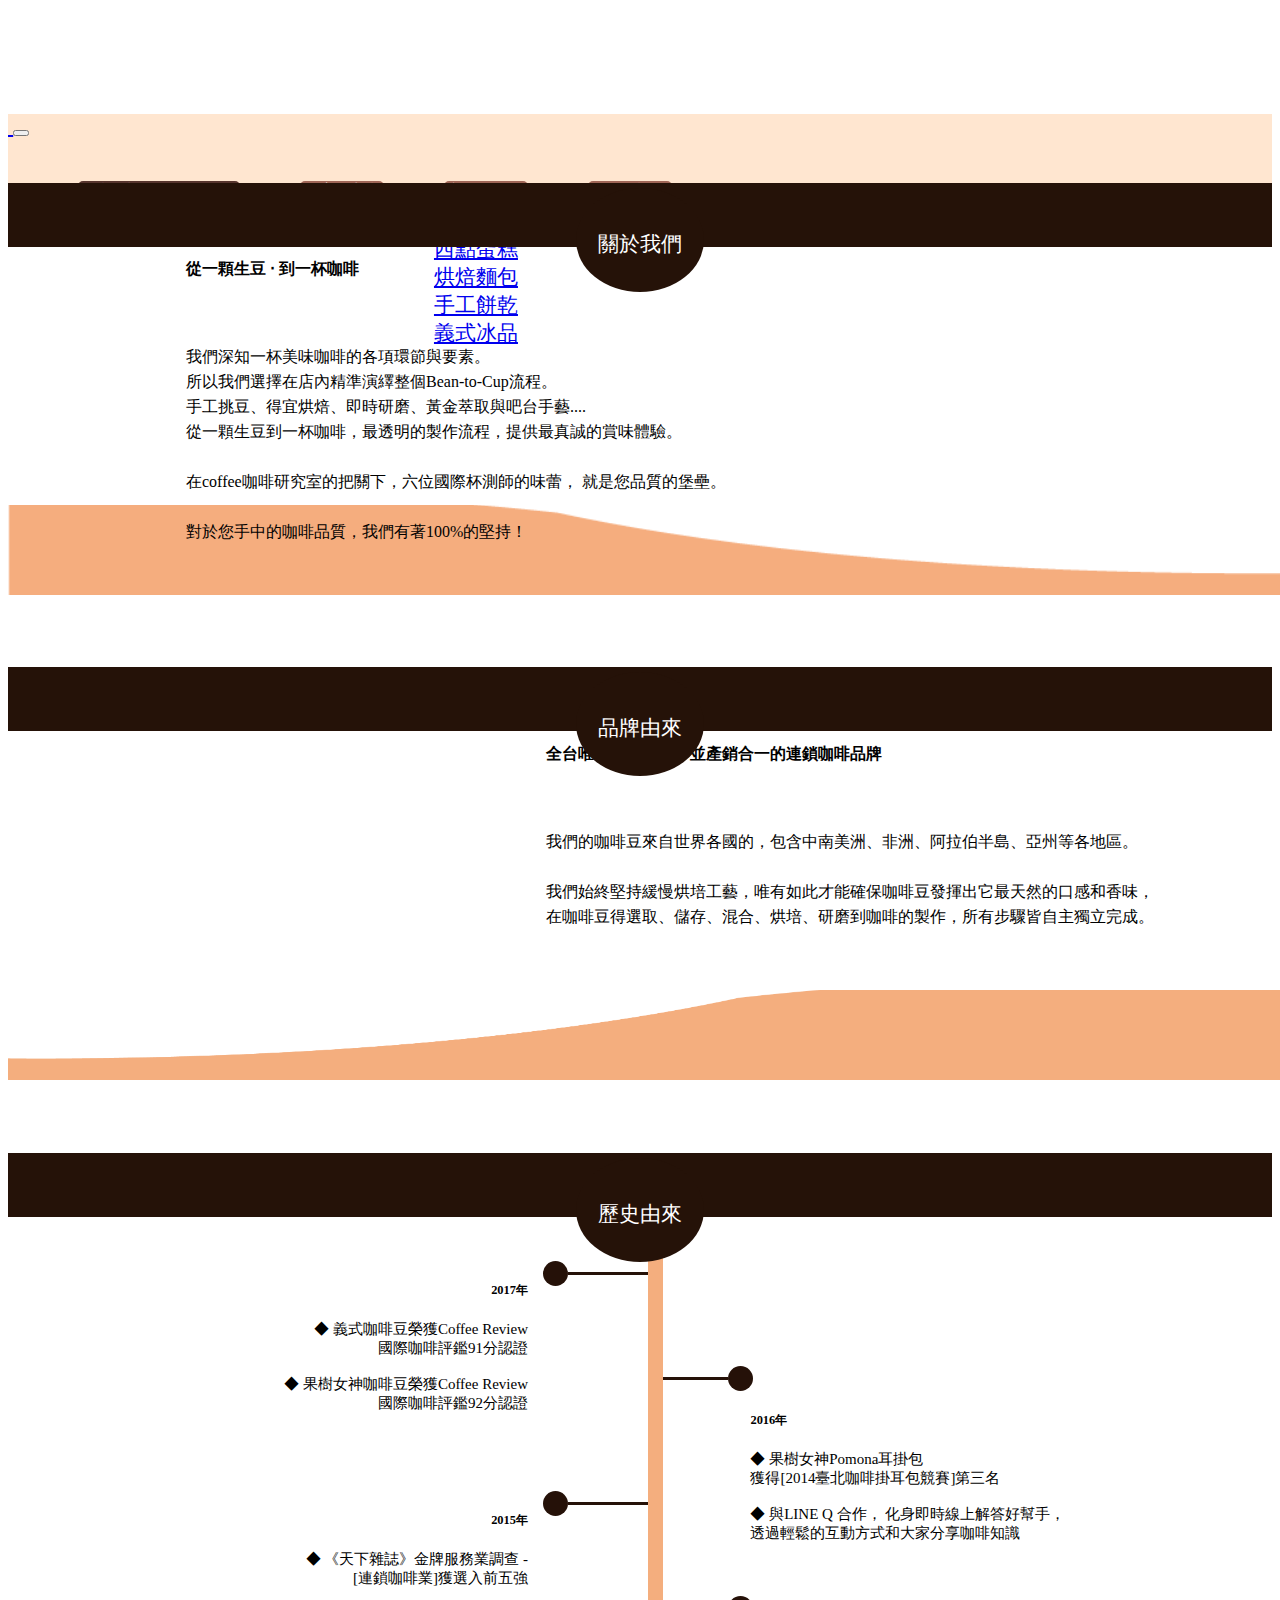
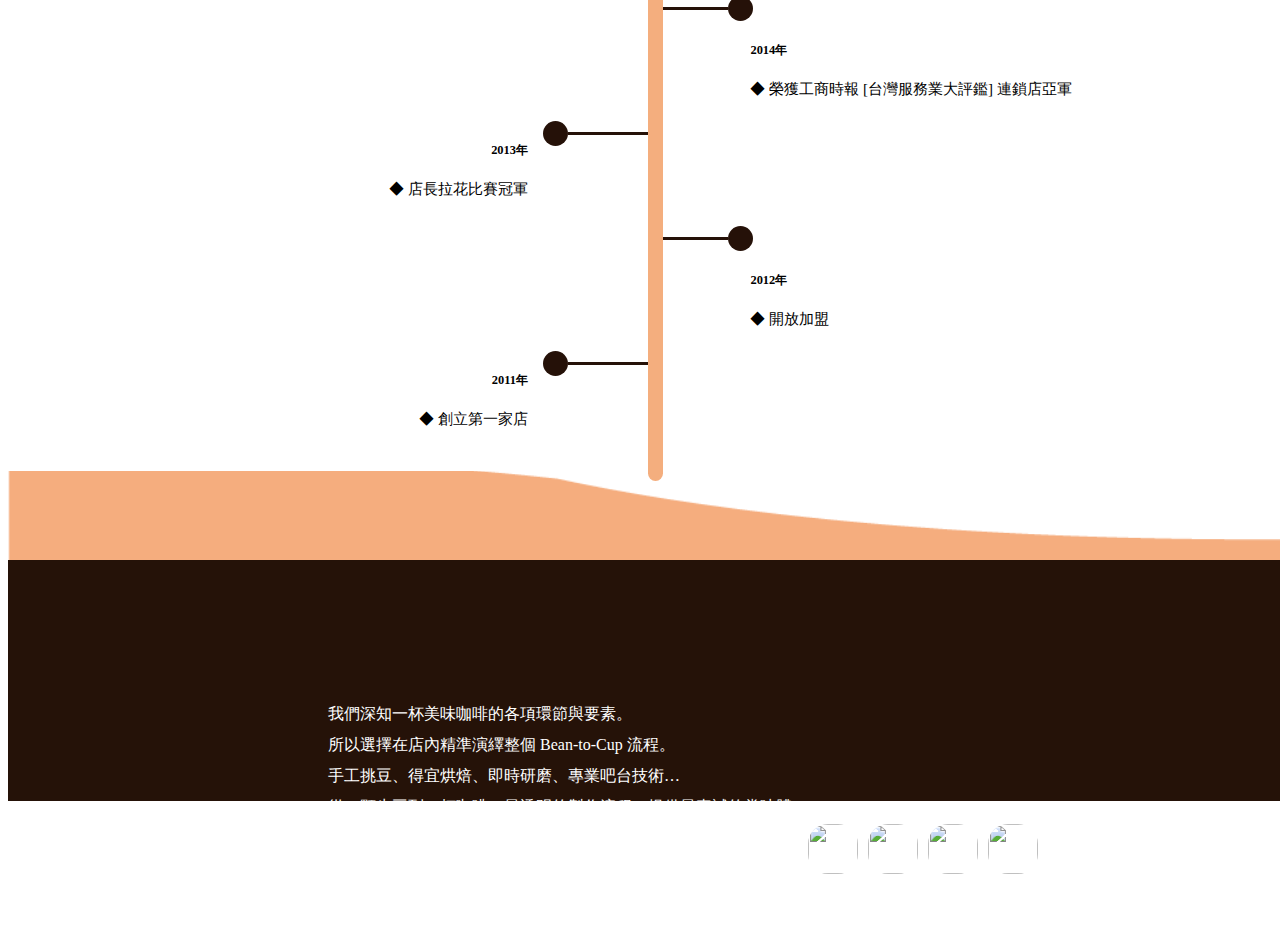
==== commit 4590a4a4: "Coffee" ====
--- a/Coffee/about us.html
+++ b/Coffee/about us.html
@@ -23,13 +23,23 @@
         }
 
         .container {
-            background-color: #DBB092;
+            background-color: rgb(255, 230, 208);
             /* z-index:-1; */
         }
 
         .bg-ligh {
-            background-color: #DBB092;
+            background-color: rgb(255, 230, 208);
             /* z-index:-1; */
+        }
+
+        .navbar-light .navbar-nav .active>.nav-link {
+            color: white;
+            background-color: rgb(87, 53, 46);
+        }
+
+        .navbar-light .navbar-nav .nav-link {
+            color: white;
+            background-color: rgb(160, 102, 87);
         }
 
         .nav-link {
@@ -40,6 +50,14 @@
             color: white;
         }
 
+        .nav-link {
+            background-color: #A16758;
+            margin: 10px;
+            text-align: center;
+            border-radius: 5px;
+            color: white;
+        }
+
         .example-image {
             width: 5rem;
             /* width: 80px;
@@ -54,6 +72,19 @@
             /* border: 1px solid green; */
             position: absolute;
             background-image: url("img/interval.png");
+            background-size: cover;
+            background-repeat: no-repeat;
+            background-position: center;
+            top: 290px;
+            z-index: -1;
+        }
+
+        .interval2 {
+            width: 100%;
+            height: 90px;
+            /* border: 1px solid green; */
+            position: absolute;
+            background-image: url("img/interval-2.png");
             background-size: cover;
             background-repeat: no-repeat;
             background-position: center;
@@ -112,6 +143,7 @@
             height: 385px;
             /* border: 1px solid red; */
             top: 215px;
+            padding-top: 20px;
             position: absolute;
         }
 
@@ -175,6 +207,7 @@
             height: 385px;
             /* border: 1px solid red; */
             top: 700px;
+            padding-top: 20px;
             position: absolute;
         }
 
@@ -295,7 +328,7 @@
         .branch-line {
             width: 15px;
             height: 865px;
-            background-color: yellowgreen;
+            background-color: rgb(244, 174, 126);
             box-sizing: inherit;
             position: absolute;
             clear: both;
@@ -338,7 +371,7 @@
         .left-line {
             width: 80px;
             height: 3px;
-            background-color: red;
+            background-color: rgb(37, 17, 8);
             float: right;
             margin: 11px 0px;
             box-sizing: inherit;
@@ -348,7 +381,8 @@
             width: 25px;
             height: 25px;
             border-radius: 100%;
-            background-color: #FAD200;
+            background-color: rgb(37, 17, 8);
+            ;
             display: block;
             float: right;
             box-sizing: inherit;
@@ -365,7 +399,7 @@
         .right-line2 {
             width: 80px;
             height: 3px;
-            background-color: red;
+            background-color: rgb(37, 17, 8);
             float: left;
             margin: 11px 0px;
             box-sizing: inherit;
@@ -375,7 +409,7 @@
             width: 25px;
             height: 25px;
             border-radius: 100%;
-            background-color: #FAD200;
+            background-color: rgb(37, 17, 8);
             display: block;
             float: left;
             box-sizing: inherit;
@@ -383,48 +417,131 @@
 
         .right-branch-text {
             text-align: left;
-            float: left;
+            float: right;
             font-size: 15px;
-            padding: 0 15px;
+            padding-left: 10px;
+            /* padding: 0 15px; */
             width: 80%;
+        }
+
+        .box {
+            width: 100%;
+            height: auto;
+
+            /* border: 1px solid black; */
+            /* margin-bottom: 10px; */
+            display: none;
+
+        }
+
+        .box-circle {
+            width: 100px;
+            height: 100px;
+            text-align: center;
+            border-radius: 50%;
+            margin-left: auto;
+            margin-right: auto;
+            background-color: rgb(37, 17, 8);
+            /* border: 1px solid black; */
+            margin-top: 10px;
+            margin-bottom: 10px;
+            /* display: none; */
+        }
+
+        .box-circle h5 {
+            line-height: 100px;
+            color: white;
+        }
+
+        .box-text {
+            width: 100%;
+            padding: 20px;
+            background-color: rgb(244, 174, 126);
+            /* border: 1px solid black; */
+            text-align: center;
+            /* display: none; */
         }
 
         .footer {
             width: 100%;
             height: 241px;
-            border: 1px solid black;
+            /* border: 1px solid black; */
             position: absolute;
             top: 2160px;
+            background-color: #251208;
+            color: white;
         }
 
         .footer-logo {
-            width: 30%;
-            border: 1px solid black;
+            width: 25%;
+            /* border: 1px solid black; */
             float: left;
+            margin-top: 60px;
+            padding-left: 5%;
             /* position: absolute; */
         }
 
         .footer-conter {
-            width: 70%;
-            border: 1px solid black;
+            width: 75%;
+            /* border: 1px solid black; */
             /* position: absolute; */
             float: right;
+            margin-top: 60px;
         }
 
         .footer-icon {
-            width: 100%;
-            border: 1px solid red;
+            width: 50%;
+            /* border: 1px solid red; */
+            display: flex;
+            float: right;
+            padding-left: 30px
+        }
+
+        .footer-icon img {
+            width: 50px;
+            height: 50px;
+            border-radius: 20px;
+            margin-right: 10px
         }
 
         .footer-text {
-            width: 100%;
-            border: 1px solid blue;
-        }
-
+            width: 50%;
+            height: 126px;
+            /* border: 1px solid blue; */
+            float: left;
+            line-height: 31px;
+            font-size: 16px;
+        }
+
+        .footer-text2 {
+            width: 50%;
+            /* border: 1px solid green; */
+            float: right;
+            padding-left: 30px;
+            font-size: 16px;
+        }
+
+        ul li {
+            float: left;
+            margin: 20px
+        }
+
+        .footera {
+            float: left;
+            position: relative;
+            left: 50%
+        }
+
+        .footerb {
+            float: left;
+            position: relative;
+            left: -50%;
+        }
 
         @media screen and (max-width:1200px) {
 
             body {
+
                 padding-top: 106px;
                 height: 2500px;
                 font-family: 微軟正黑體;
@@ -439,11 +556,15 @@
 
             .about2 {
                 top: 500px;
+                width: 100%;
             }
 
             .interval {
                 top: 380px;
             }
+            .interval2 {
+                top: 380px;
+            }
 
             .content2 {
                 top: 780px
@@ -456,7 +577,56 @@
                 top: 1355px
             }
             .text3 {
+                width: 90%;
+            }
+            .branch {
+                display: none;
+            }
+            .branch2 {
+                display: none;
+            }
+
+            .branch-line {
+                display: none;
+            }
+
+            .years-branch {
+                display: none;
+            }
+            .years-branch2 {
+                display: none;
+            }
+
+            .box {
                 width: 100%;
+                height: auto;
+                /* border: 1px solid black; */
+                /* margin-bottom: 50px; */
+                display: inline-block;
+
+            }
+
+            .box-circle {
+                width: 100px;
+                height: 100px;
+                text-align: center;
+                border-radius: 50%;
+                margin-left: auto;
+                margin-right: auto;
+                /* border: 1px solid black; */
+                /* margin-top: 10px; */
+                /* display: inline-block; */
+            }
+
+            .box-circle h5 {
+                line-height: 100px;
+            }
+
+            .box-text {
+                width: 100%;
+                padding: 20px;
+                /* border: 1px solid black; */
+                /* display: inline-block; */
             }
 
             .abouttext1 {
@@ -492,6 +662,10 @@
 
             }
 
+            .interval3 {
+                top: 1780px;
+            }
+
             .img2 {
                 width: 30%;
                 height: auto;
@@ -502,7 +676,51 @@
                 height: 241px;
                 border: 1px solid black;
                 position: absolute;
-                top: 2328px;
+                top: 3225px;
+            }
+            .footer-conter {
+                width: 50%;
+                margin-top: 0px;
+                margin-left: auto;
+                margin-right: auto;
+                float: none;
+            }
+            .footer-logo {
+                width: 85px;
+                margin-top: 0px;
+                padding: 0px;
+                margin-left: auto;
+                margin-right: auto;
+                float: none;
+            }
+            .footer-text {
+                display: none;
+                width: 0%;
+            }
+            .footer-icon {
+                width: 235px;
+                margin-top: 0px;
+                padding-left: 0px;
+                /* text-align: center; */
+                float: none;
+                margin-left: auto;
+                margin-right: auto;
+            }
+            .footer-icon img {
+                margin-top: 0px;
+                margin-top: 10px;
+                /* text-align: center;
+                margin-left: auto;
+                margin-right: auto; */
+            }
+            .footer-text2 {
+                width: 100%;
+                top: 0px;
+                padding: 0px;
+                color: white;
+                margin-top: 20px;
+                text-align: center;
+                font-size: 14px;
             }
 
         }
@@ -521,6 +739,25 @@
 
             .content1 {
                 height: 600px;
+            }
+
+            .branch {
+                display: none;
+            }
+
+            .branch2 {
+                display: none;
+            }
+
+            .branch-line {
+                display: none;
+            }
+
+            .years-branch {
+                display: none;
+            }
+            .years-branch2 {
+                display: none;
             }
 
             .abouttext1 {
@@ -542,6 +779,34 @@
             }
             .img2 {
                 display: none;
+            }
+
+            .footer-icon {
+                width: 11em;
+                margin-top: 0px;
+                padding-left: 0px;
+                /* text-align: center; */
+                float: none;
+                margin-left: auto;
+                margin-right: auto;
+            }
+
+            .footer-icon img {
+                width: 35px;
+                height: 35px;
+                margin-top: 10px;
+                border-radius: 20px;
+                margin-right: 10px
+            }
+
+            .footer-text2 {
+                width: 100%;
+                top: 0px;
+                padding: 0px;
+                color: white;
+                margin-top: 20px;
+                text-align: center;
+                font-size: 12px;
             }
 
         }
@@ -571,7 +836,7 @@
                     </li>
 
                     <li class="nav-item">
-                        <a class="nav-link" href="#">最新消息</a>
+                        <a class="nav-link" href="/news.html">最新消息</a>
                     </li>
 
                     <li class="nav-item dropdown">
@@ -639,7 +904,7 @@
     </div>
 
     <div class="content2">
-        <div class="interval"></div>
+        <div class="interval2"></div>
         <div class="text2">
             <div class="abouttext2">
                 <h4>
@@ -668,6 +933,79 @@
     <div class="content3">
         <div class="interval3"></div>
         <div class="text3">
+
+            <div class="box">
+                <div class="box-circle">
+                    <h5>2017年</h5>
+                </div>
+                <div class="box-text">
+                    ◆ 義式咖啡豆榮獲Coffee Review
+                    <br> 國際咖啡評鑑91分認證
+                    <br>
+                    <br> ◆ 果樹女神咖啡豆榮獲Coffee Review
+                    <br> 國際咖啡評鑑92分認證
+                </div>
+            </div>
+
+            <div class="box">
+                <div class="box-circle">
+                    <h5>2016年</h5>
+                </div>
+                <div class="box-text">
+                    ◆ 果樹女神Pomona耳掛包
+                    <br> 獲得[2014臺北咖啡掛耳包競賽]第三名
+                    <br>
+                    <br> ◆ 與LINE Q 合作， 化身即時線上解答好幫手，
+                    <br> 透過輕鬆的互動方式和大家分享咖啡知識
+                </div>
+            </div>
+
+            <div class="box">
+                <div class="box-circle">
+                    <h5>2015年</h5>
+                </div>
+                <div class="box-text">
+                    ◆ 《天下雜誌》金牌服務業調查 -
+                    <br> [連鎖咖啡業]獲選入前五強
+                </div>
+            </div>
+
+            <div class="box">
+                <div class="box-circle">
+                    <h5>2014年</h5>
+                </div>
+                <div class="box-text">
+                    ◆ 榮獲工商時報 [台灣服務業大評鑑] 連鎖店亞軍
+                </div>
+            </div>
+            <div class="box">
+                <div class="box-circle">
+                    <h5>2013年</h5>
+                </div>
+                <div class="box-text">
+                    ◆ 店長拉花比賽冠軍
+                    </P>
+                </div>
+            </div>
+
+            <div class="box">
+                <div class="box-circle">
+                    <h5>2012年</h5>
+                </div>
+                <div class="box-text">
+                    ◆ 開放加盟
+                </div>
+            </div>
+
+            <div class="box">
+                <div class="box-circle">
+                    <h5>2011年</h5>
+                </div>
+                <div class="box-text">
+                    ◆ 創立第一家店
+                </div>
+            </div>
+
             <div class="branch-line"></div>
 
             <div class="branch">
@@ -678,10 +1016,10 @@
                         <div class="container1">
                             <div class="row">
                                 <div class="col-sm">
+                                    <h5>
+                                        <b>2017年</b>
+                                    </h5>
                                     <P>
-                                        <h5>
-                                            <b>2017年</b>
-                                        </h5>
                                         ◆ 義式咖啡豆榮獲Coffee Review
                                         <br> 國際咖啡評鑑91分認證
                                         <br>
@@ -701,10 +1039,10 @@
                         <div class="container1">
                             <div class="row">
                                 <div class="col-sm">
+                                    <h5>
+                                        <b>2015年</b>
+                                    </h5>
                                     <P>
-                                        <h5>
-                                            <b>2015年</b>
-                                        </h5>
                                         ◆ 《天下雜誌》金牌服務業調查 -
                                         <br> [連鎖咖啡業]獲選入前五強
                                     </P>
@@ -720,10 +1058,10 @@
                         <div class="container1">
                             <div class="row">
                                 <div class="col-sm">
+                                    <h5>
+                                        <b>2013年</b>
+                                    </h5>
                                     <P>
-                                        <h5>
-                                            <b>2013年</b>
-                                        </h5>
                                         ◆ 店長拉花比賽冠軍
                                     </P>
                                 </div>
@@ -739,10 +1077,10 @@
                         <div class="container1">
                             <div class="row">
                                 <div class="col-sm">
+                                    <h5>
+                                        <b>2011年</b>
+                                    </h5>
                                     <p>
-                                        <h5>
-                                            <b>2011年</b>
-                                        </h5>
                                         ◆ 創立第一家店
                                     </p>
                                 </div>
@@ -760,10 +1098,10 @@
                         <div class="container1">
                             <div class="row">
                                 <div class="col-sm">
+                                    <h5>
+                                        <b>2016年</b>
+                                    </h5>
                                     <p>
-                                        <h5>
-                                            <b>2016年</b>
-                                        </h5>
                                         ◆ 果樹女神Pomona耳掛包
                                         <br> 獲得[2014臺北咖啡掛耳包競賽]第三名
                                         <br>
@@ -782,10 +1120,10 @@
                         <div class="container1">
                             <div class="row">
                                 <div class="col-sm">
+                                    <h5>
+                                        <b>2014年</b>
+                                    </h5>
                                     <p>
-                                        <h5>
-                                            <b>2014年</b>
-                                        </h5>
                                         ◆ 榮獲工商時報 [台灣服務業大評鑑] 連鎖店亞軍
                                     </p>
                                 </div>
@@ -800,10 +1138,10 @@
                         <div class="container1">
                             <div class="row">
                                 <div class="col-sm">
+                                    <h5>
+                                        <b>2012年</b>
+                                    </h5>
                                     <p>
-                                        <h5>
-                                            <b>2012年</b>
-                                        </h5>
                                         ◆ 開放加盟
                                     </p>
                                 </div>
@@ -819,22 +1157,34 @@
         <div class="footer-logo">
             <img class="example-image" src="/img/logo-02.png" alt="">
         </div>
+
         <div class="footer-conter">
-            <div class="footer-icon"></div>
             <div class="footer-text">
-                <pre>
-                        我們深知一杯美味咖啡的各項環節與要素。 
-                        所以選擇在店內精準演繹整個 Bean-to-Cup 流程。
-                        手工挑豆、得宜烘焙、即時研磨、專業吧台技術…
-                        從一顆生豆到一杯咖啡，最透明的製作流程，提供最真誠的賞味體驗。
-                        
-                        
-                        
-                        
-                        公司電話：(02)2775-3385　
-                        公司地址：台北市大安區安和路一段27號18樓
-                        E-mail : service@camacafe.com
-                </pre>
+                我們深知一杯美味咖啡的各項環節與要素。
+                <br> 所以選擇在店內精準演繹整個 Bean-to-Cup 流程。
+                <br> 手工挑豆、得宜烘焙、即時研磨、專業吧台技術…
+                <br> 從一顆生豆到一杯咖啡，最透明的製作流程，提供最真誠的賞味體驗。
+            </div>
+
+            <div class="footer-icon">
+                <div class="a">
+                    <img src="/img/fb-icon.png" alt="">
+                </div>
+                <div class="a">
+                    <img src="/img/twitter-icon.png" alt="">
+                </div>
+                <div class="a">
+                    <img src="/img/ig-icon.png" alt="">
+                </div>
+                <div class="a">
+                    <img src="/img/line-icon.png" alt="">
+                </div>
+            </div>
+
+            <div class="footer-text2">
+                電話：(02)2775-3385
+                <br> 地址：台北市大安區安和路一段27號18樓
+                <br> E-mail : service@camacafe.com
             </div>
         </div>
     </div>
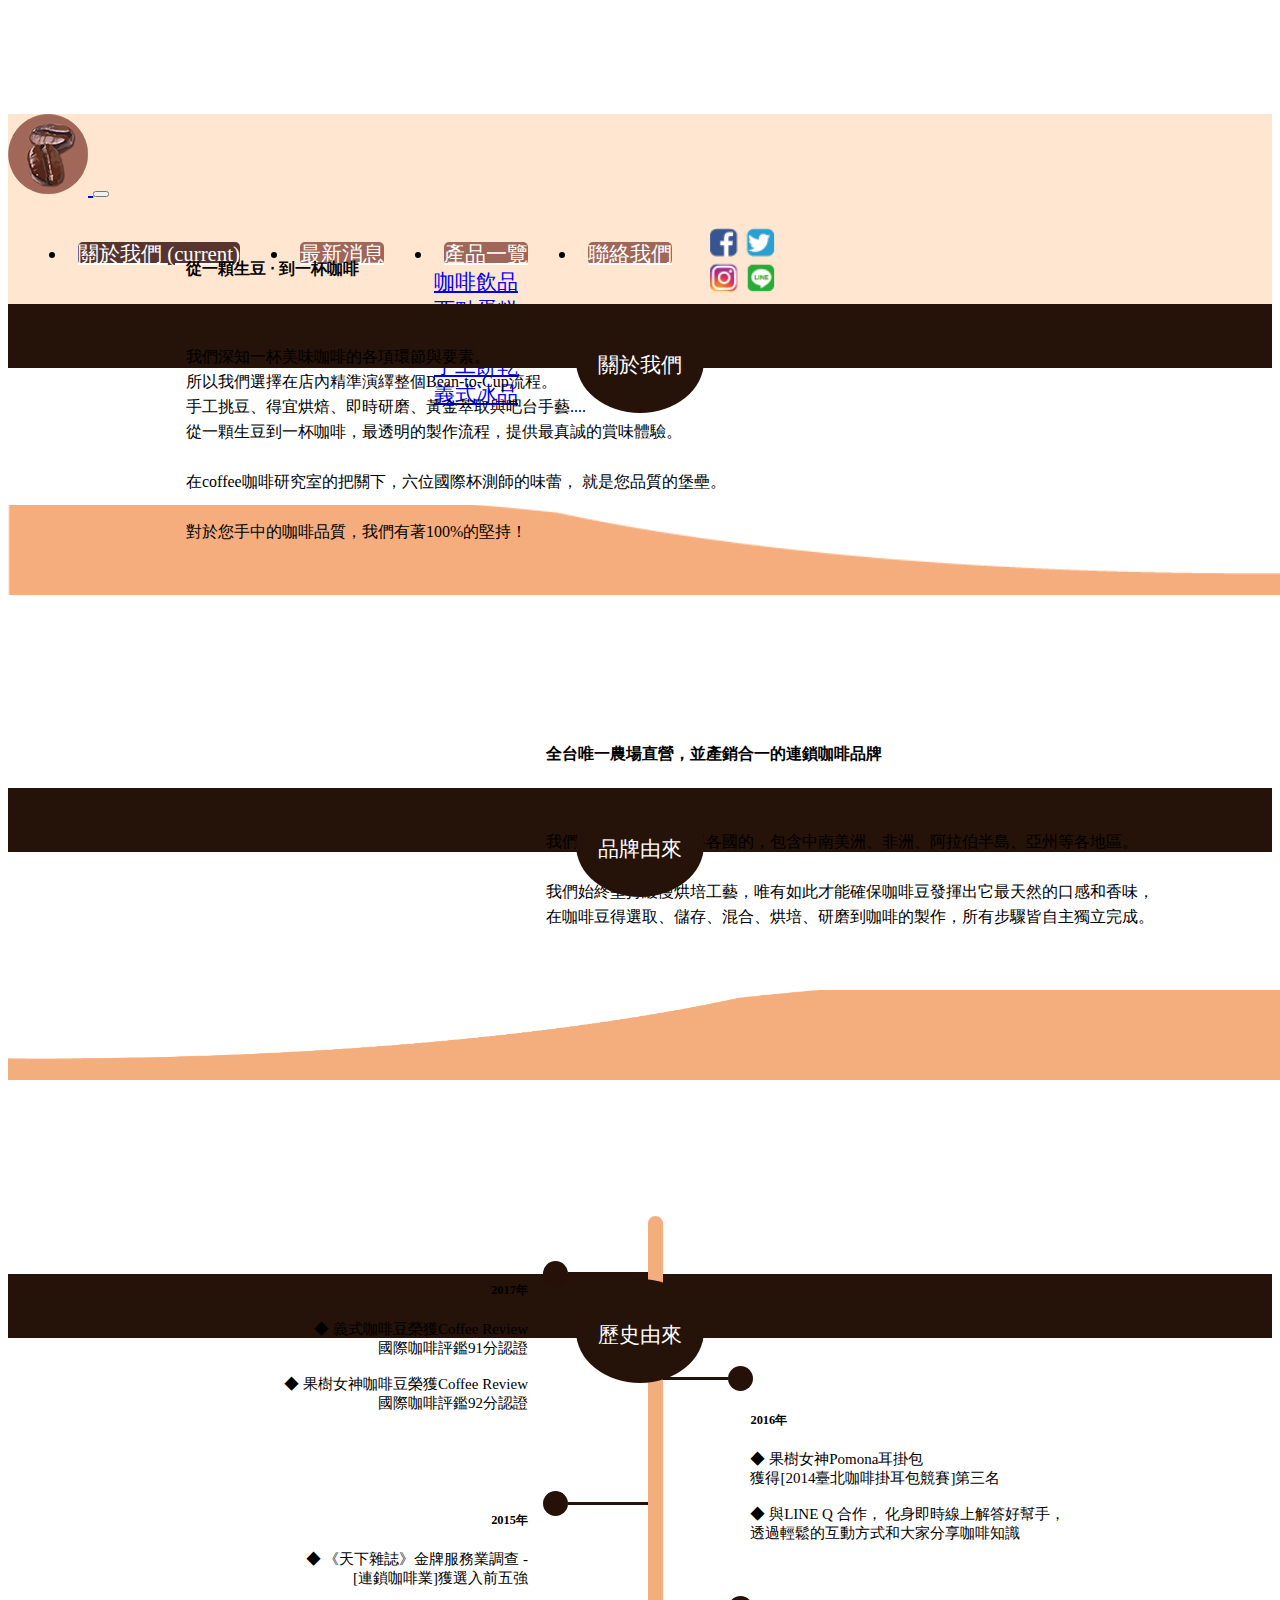
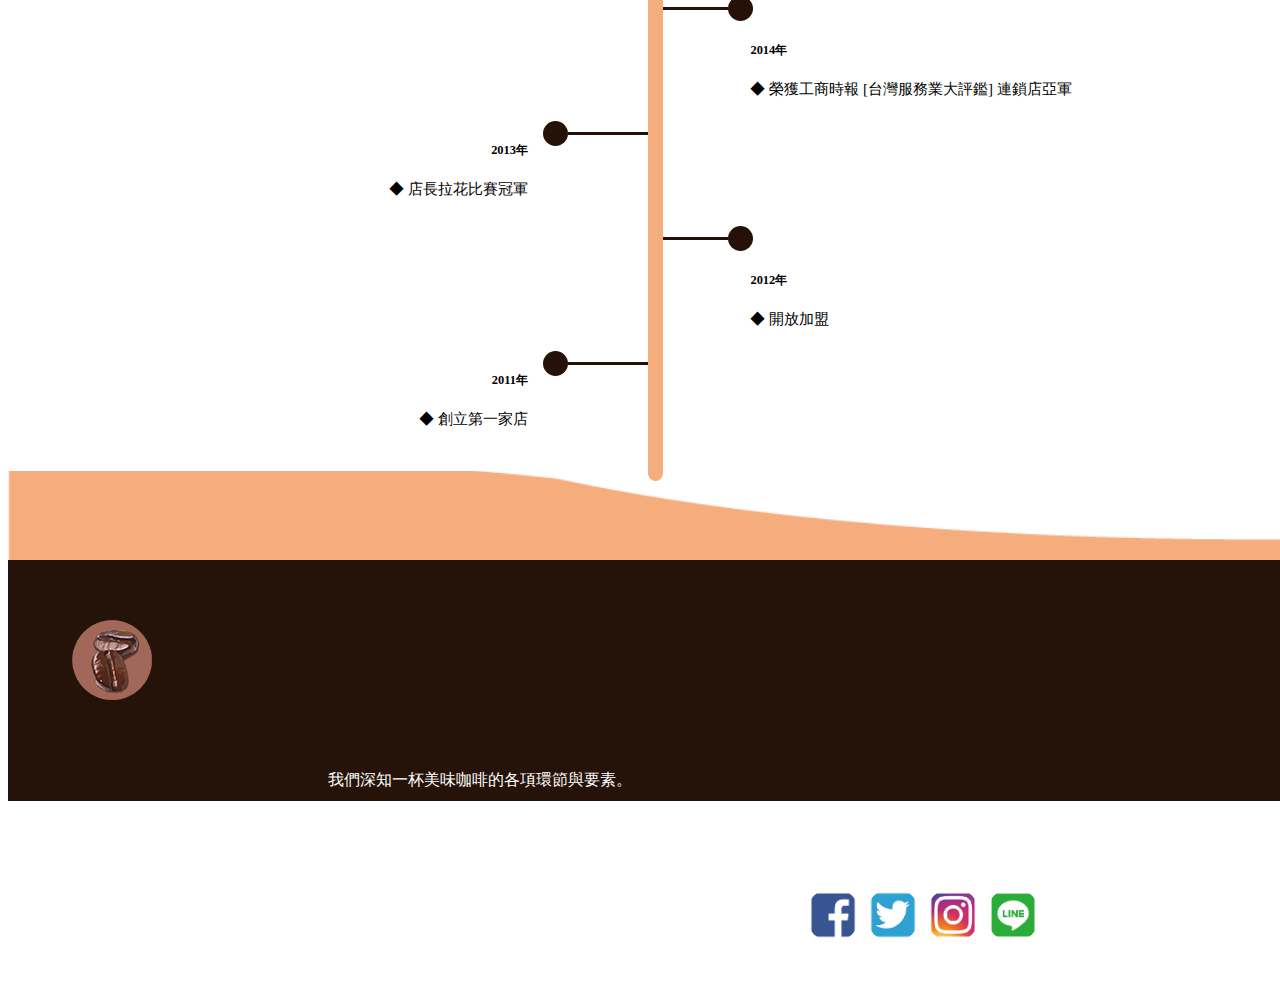
==== commit 018b9fa6: "Coffee" ====
--- a/Coffee/about us.html
+++ b/Coffee/about us.html
@@ -818,7 +818,7 @@
         <div class="container">
 
             <a class="navbar-brand" href="/home.html">
-                <img class="example-image" src="/img/logo-02.png" alt="">
+                <img class="example-image" src="img/logo-02.png" alt="">
             </a>
 
             <button class="navbar-toggler" type="button" data-toggle="collapse" data-target="#navbarSupportedContent" aria-controls="navbarSupportedContent"
@@ -864,7 +864,7 @@
                     </li>
                 </ul>
                 <a class="navbar-brand" href="#">
-                    <img class="example-image" src="/img/icon.png" alt="">
+                    <img class="example-image" src="img/icon.png" alt="">
                 </a>
             </div>
     </nav>
@@ -1155,7 +1155,7 @@
 
     <div class="footer">
         <div class="footer-logo">
-            <img class="example-image" src="/img/logo-02.png" alt="">
+            <img class="example-image" src="img/logo-02.png" alt="">
         </div>
 
         <div class="footer-conter">
@@ -1168,16 +1168,16 @@
 
             <div class="footer-icon">
                 <div class="a">
-                    <img src="/img/fb-icon.png" alt="">
+                    <img src="img/fb-icon.png" alt="">
                 </div>
                 <div class="a">
-                    <img src="/img/twitter-icon.png" alt="">
+                    <img src="img/twitter-icon.png" alt="">
                 </div>
                 <div class="a">
-                    <img src="/img/ig-icon.png" alt="">
+                    <img src="img/ig-icon.png" alt="">
                 </div>
                 <div class="a">
-                    <img src="/img/line-icon.png" alt="">
+                    <img src="img/line-icon.png" alt="">
                 </div>
             </div>
 
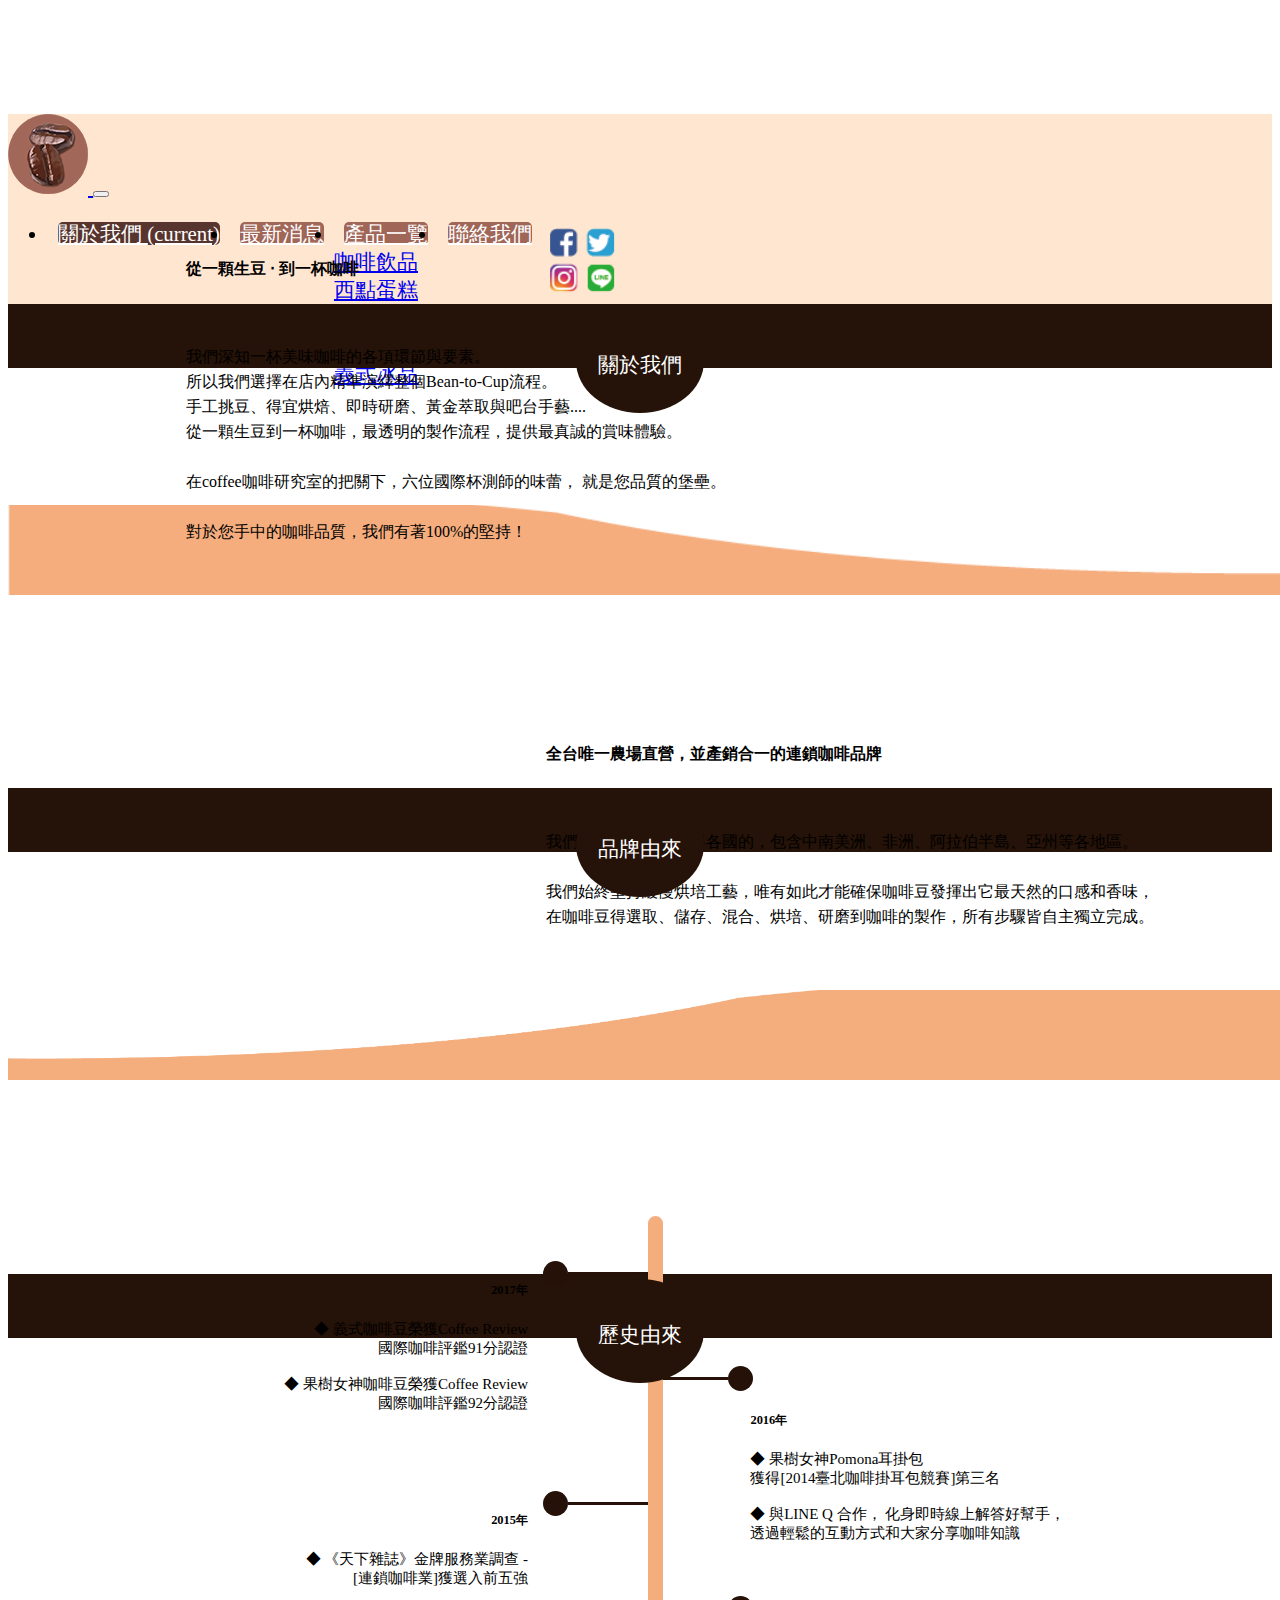
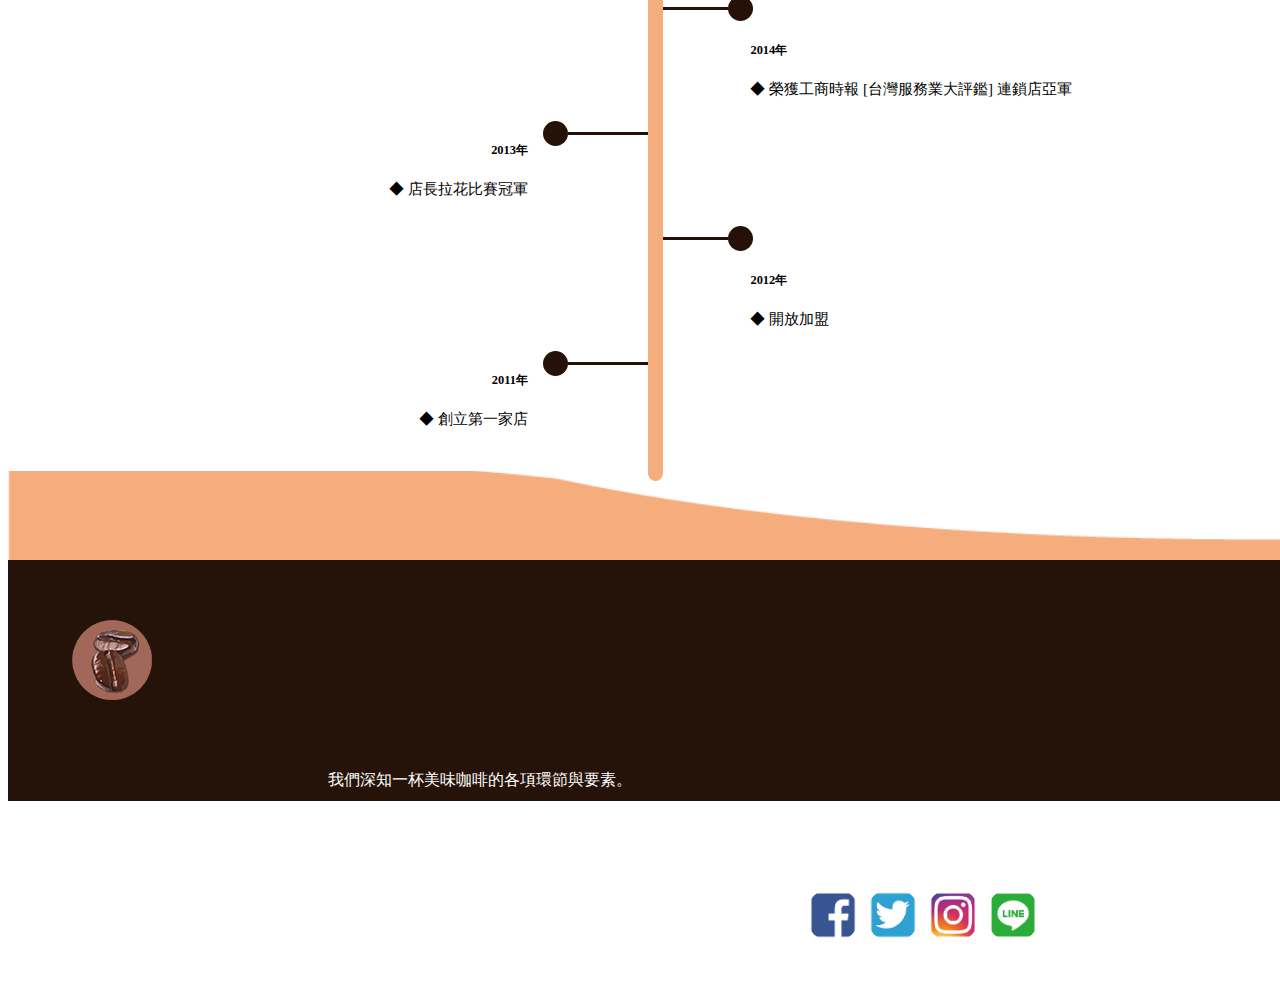
==== commit f94329d1: "Coffee" ====
--- a/Coffee/about us.html
+++ b/Coffee/about us.html
@@ -22,6 +22,10 @@
             /* z-index:-1; */
         }
 
+        .nav-item {
+            margin: 0px;
+        }
+
         .container {
             background-color: rgb(255, 230, 208);
             /* z-index:-1; */
@@ -817,7 +821,7 @@
     <nav class="navbar fixed-top navbar-expand-lg navbar-light bg-ligh">
         <div class="container">
 
-            <a class="navbar-brand" href="/home.html">
+            <a class="navbar-brand" href="index.html">
                 <img class="example-image" src="img/logo-02.png" alt="">
             </a>
 
@@ -836,7 +840,7 @@
                     </li>
 
                     <li class="nav-item">
-                        <a class="nav-link" href="/news.html">最新消息</a>
+                        <a class="nav-link" href="news.html">最新消息</a>
                     </li>
 
                     <li class="nav-item dropdown">
